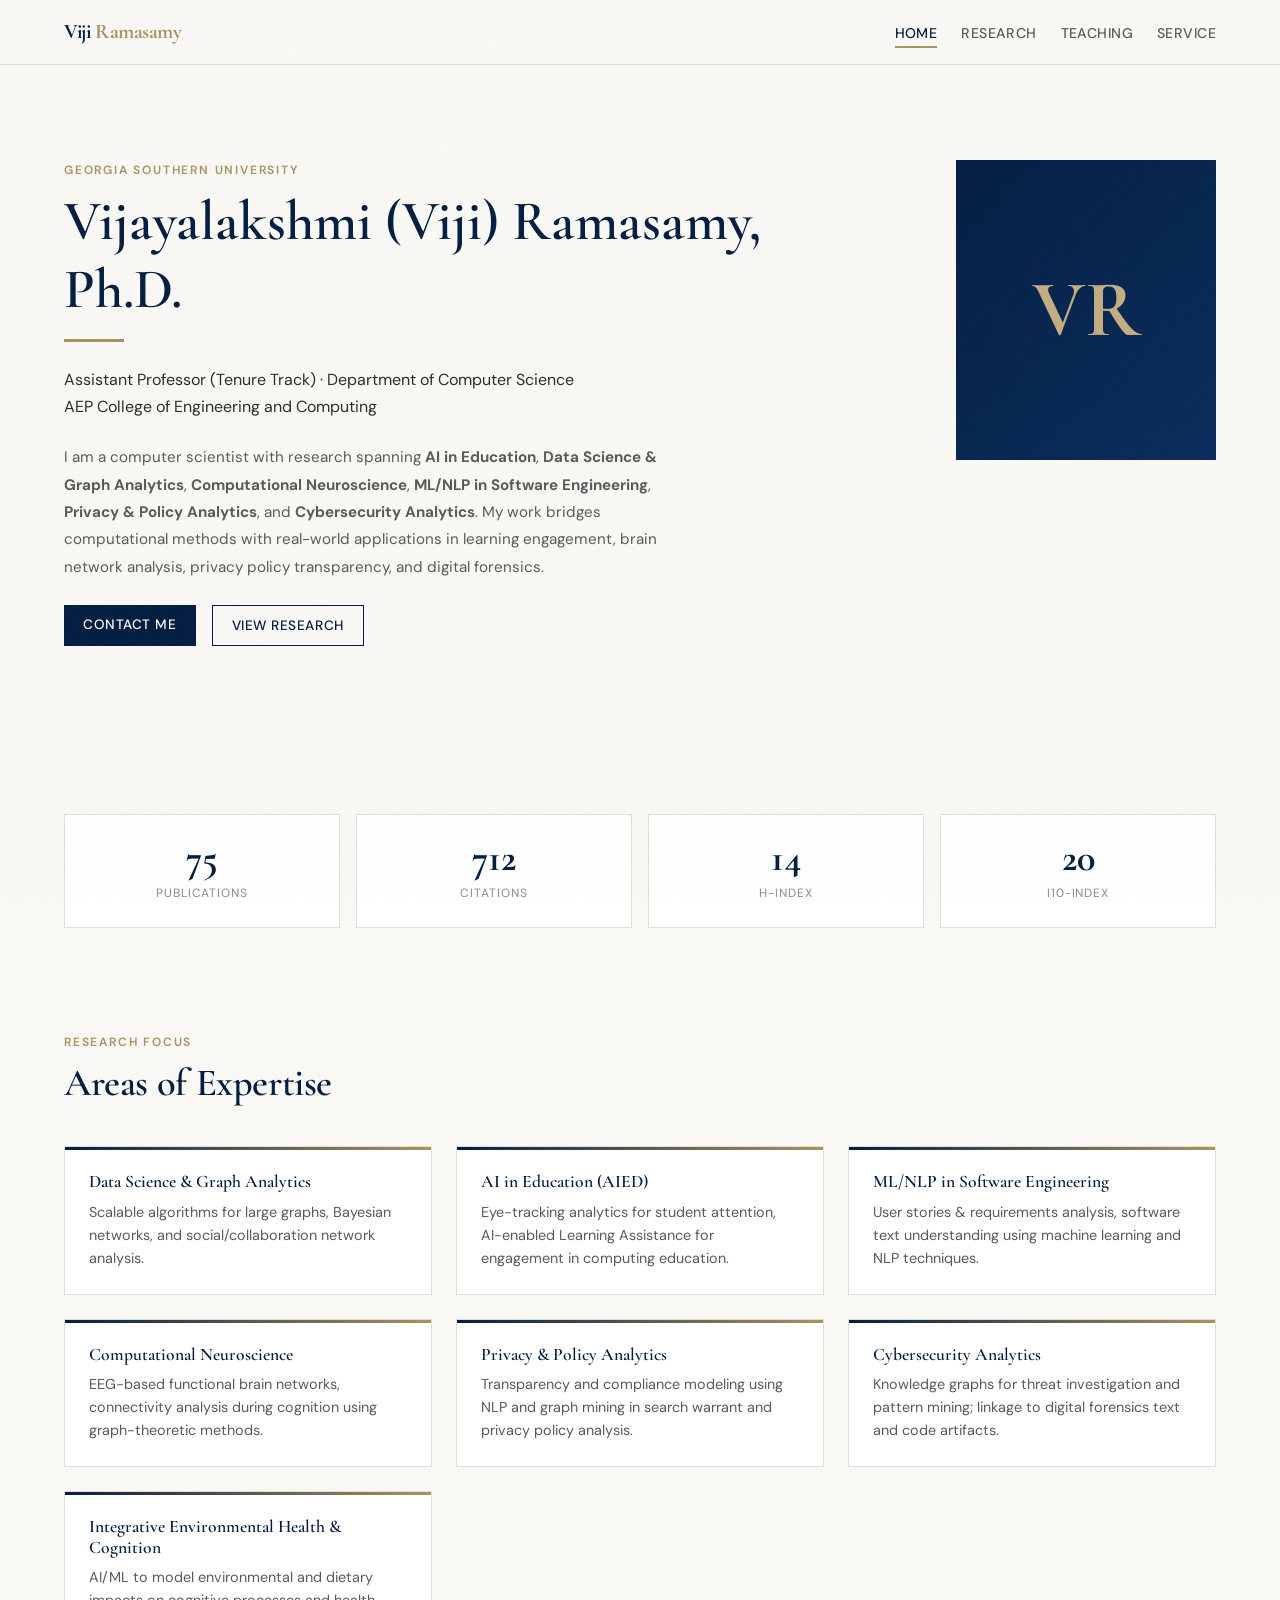
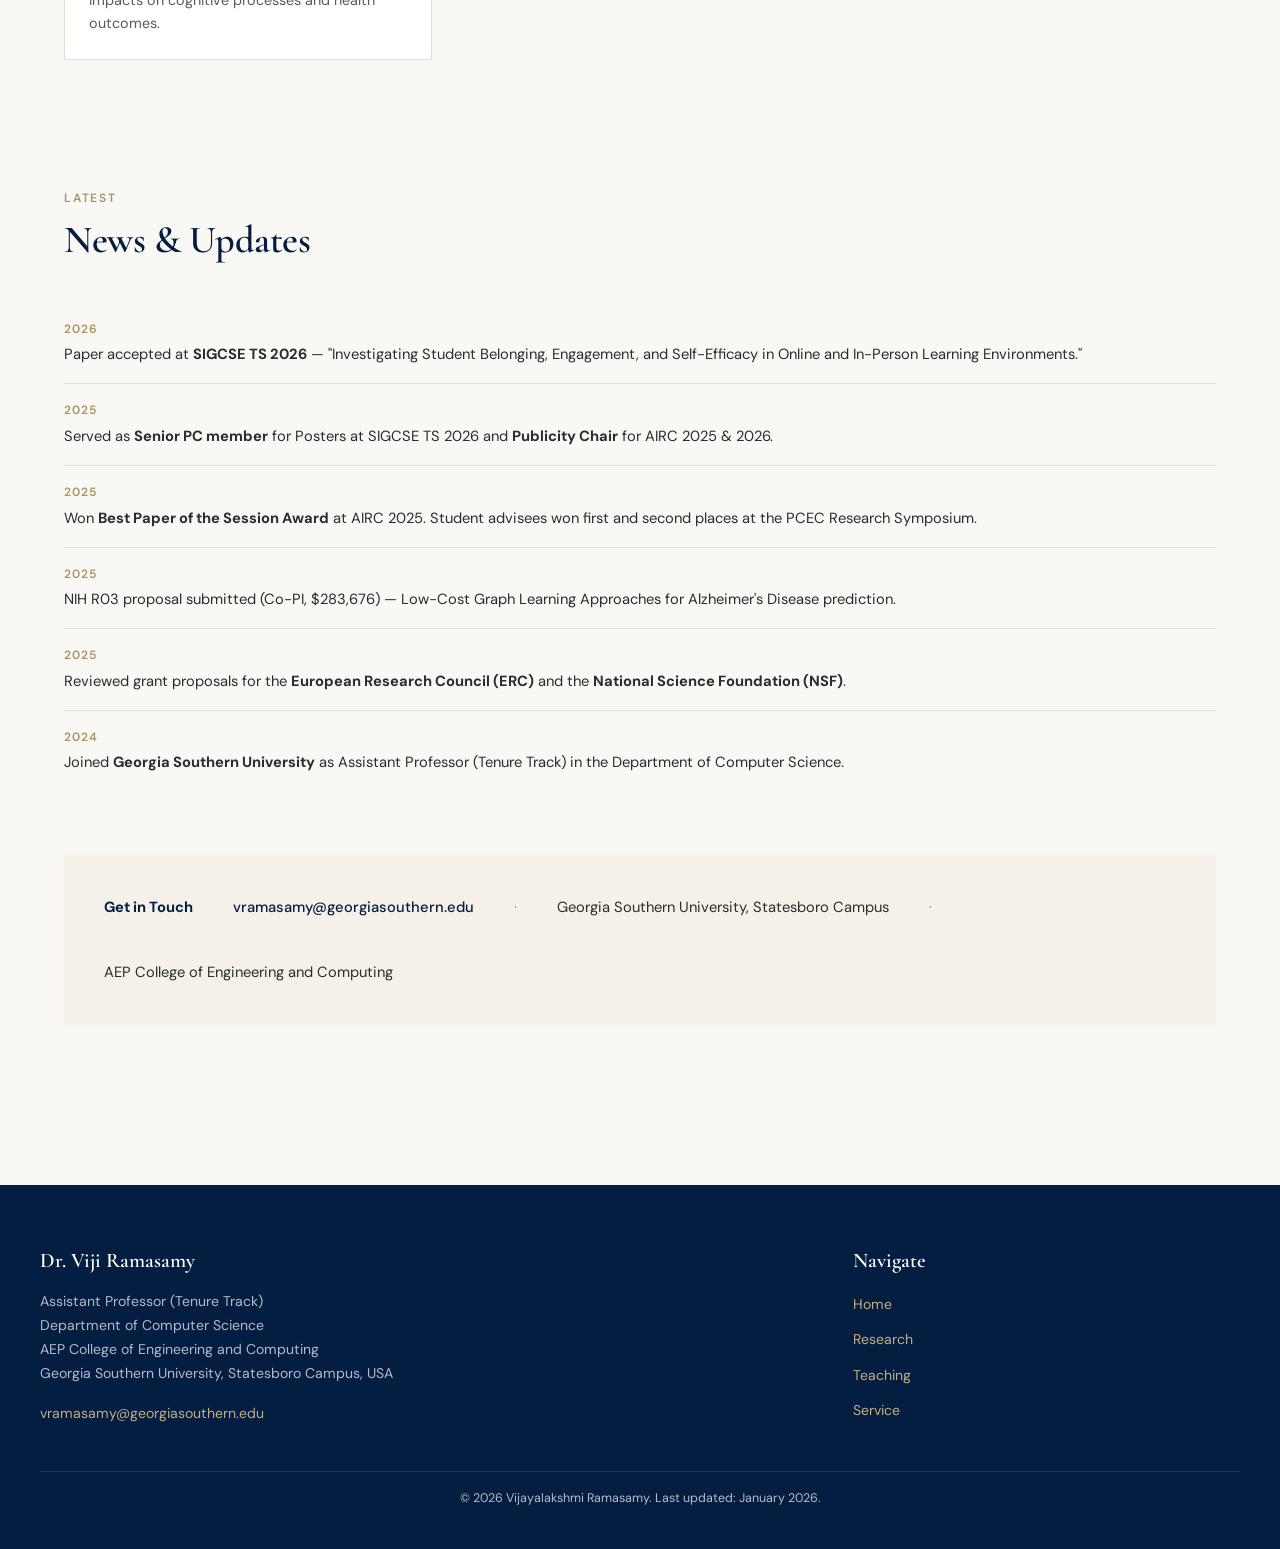
==== index.html @ c91d7aa8 "Rename index (9).html to index.html" ====
<!DOCTYPE html>
<html lang="en">
<head>
  <meta charset="UTF-8">
  <meta name="viewport" content="width=device-width, initial-scale=1.0">
  <title>Dr. Viji Ramasamy — Assistant Professor, Georgia Southern University</title>
  <meta name="description" content="Academic portfolio of Dr. Vijayalakshmi (Viji) Ramasamy, Assistant Professor of Computer Science at Georgia Southern University. Research in AI in Education, Graph Analytics, Computational Neuroscience, and NLP.">
  <meta property="og:title" content="Dr. Viji Ramasamy — Computer Science, Georgia Southern University">
  <meta property="og:description" content="Research in AI in Education, Data Science & Graph Analytics, Computational Neuroscience, ML/NLP in Software Engineering, and Cybersecurity Analytics.">
  <meta property="og:type" content="website">
  <link rel="preconnect" href="https://fonts.googleapis.com">
  <link rel="preconnect" href="https://fonts.gstatic.com" crossorigin>
  <link href="https://fonts.googleapis.com/css2?family=Cormorant+Garamond:ital,wght@0,400;0,600;0,700;1,400&family=DM+Sans:ital,wght@0,400;0,500;0,700;1,400&display=swap" rel="stylesheet">
  <link rel="stylesheet" href="style.css">
</head>
<body>
  <nav class="nav" id="nav">
    <div class="nav-inner">
      <a href="index.html" class="nav-brand">Viji <span>Ramasamy</span></a>
      <ul class="nav-links" id="navLinks">
        <li><a href="index.html" class="active">Home</a></li>
        <li><a href="research.html">Research</a></li>
        <li><a href="teaching.html">Teaching</a></li>
        <li><a href="service.html">Service</a></li>
      </ul>
      <button class="hamburger" id="hamburger" aria-label="Toggle navigation">
        <span></span><span></span><span></span>
      </button>
    </div>
  </nav>

  <header class="home-hero">
    <div>
      <p class="section-label">Georgia Southern University</p>
      <h1>Vijayalakshmi (Viji) Ramasamy, Ph.D.</h1>
      <hr class="page-divider">
      <p class="subtitle" style="margin-bottom:1.5rem;">
        Assistant Professor (Tenure Track) &middot; Department of Computer Science<br>
        AEP College of Engineering and Computing
      </p>
      <p style="max-width:640px;font-size:0.95rem;color:var(--text-light);line-height:1.8;">
        I am a computer scientist with research spanning <strong>AI in Education</strong>, <strong>Data Science &amp; Graph Analytics</strong>, <strong>Computational Neuroscience</strong>, <strong>ML/NLP in Software Engineering</strong>, <strong>Privacy &amp; Policy Analytics</strong>, and <strong>Cybersecurity Analytics</strong>. My work bridges computational methods with real-world applications in learning engagement, brain network analysis, privacy policy transparency, and digital forensics.
      </p>
      <div style="margin-top:1.5rem;display:flex;gap:1rem;flex-wrap:wrap;">
        <a href="mailto:vramasamy@georgiasouthern.edu" style="display:inline-block;background:var(--navy);color:#fff;padding:0.6em 1.4em;font-size:0.85rem;font-weight:500;letter-spacing:0.04em;text-transform:uppercase;">Contact Me</a>
        <a href="research.html" style="display:inline-block;background:transparent;color:var(--navy);padding:0.6em 1.4em;font-size:0.85rem;font-weight:500;letter-spacing:0.04em;text-transform:uppercase;border:1px solid var(--navy);">View Research</a>
      </div>
    </div>
    <div>
      <!-- TO ADD HEADSHOT: Replace this div with <img src="assets/headshot.jpg" alt="Dr. Viji Ramasamy" style="width:260px;height:300px;object-fit:cover;"> -->
      <div class="avatar-placeholder" aria-label="Photo placeholder">VR</div>
    </div>
  </header>

  <div class="section reveal">
    <div class="quick-stats">
      <div class="stat-card"><div class="stat-number">75</div><div class="stat-label">Publications</div></div>
      <div class="stat-card"><div class="stat-number">712</div><div class="stat-label">Citations</div></div>
      <div class="stat-card"><div class="stat-number">14</div><div class="stat-label">h-index</div></div>
      <div class="stat-card"><div class="stat-number">20</div><div class="stat-label">i10-index</div></div>
    </div>
  </div>

  <div class="section reveal">
    <p class="section-label">Research Focus</p>
    <h2 class="section-title">Areas of Expertise</h2>
    <div class="research-areas">
      <div class="research-area-card reveal reveal-delay-1">
        <h3>Data Science &amp; Graph Analytics</h3>
        <p>Scalable algorithms for large graphs, Bayesian networks, and social/collaboration network analysis.</p>
      </div>
      <div class="research-area-card reveal reveal-delay-2">
        <h3>AI in Education (AIED)</h3>
        <p>Eye-tracking analytics for student attention, AI-enabled Learning Assistance for engagement in computing education.</p>
      </div>
      <div class="research-area-card reveal reveal-delay-3">
        <h3>ML/NLP in Software Engineering</h3>
        <p>User stories &amp; requirements analysis, software text understanding using machine learning and NLP techniques.</p>
      </div>
      <div class="research-area-card reveal reveal-delay-1">
        <h3>Computational Neuroscience</h3>
        <p>EEG-based functional brain networks, connectivity analysis during cognition using graph-theoretic methods.</p>
      </div>
      <div class="research-area-card reveal reveal-delay-2">
        <h3>Privacy &amp; Policy Analytics</h3>
        <p>Transparency and compliance modeling using NLP and graph mining in search warrant and privacy policy analysis.</p>
      </div>
      <div class="research-area-card reveal reveal-delay-3">
        <h3>Cybersecurity Analytics</h3>
        <p>Knowledge graphs for threat investigation and pattern mining; linkage to digital forensics text and code artifacts.</p>
      </div>
      <div class="research-area-card reveal reveal-delay-1">
        <h3>Integrative Environmental Health &amp; Cognition</h3>
        <p>AI/ML to model environmental and dietary impacts on cognitive processes and health outcomes.</p>
      </div>
    </div>
  </div>

  <div class="section reveal">
    <p class="section-label">Latest</p>
    <h2 class="section-title">News &amp; Updates</h2>
    <div class="news-items">
      <div class="news-item">
        <div class="news-date">2026</div>
        <div class="news-text">Paper accepted at <strong>SIGCSE TS 2026</strong> — "Investigating Student Belonging, Engagement, and Self-Efficacy in Online and In-Person Learning Environments."</div>
      </div>
      <div class="news-item">
        <div class="news-date">2025</div>
        <div class="news-text">Served as <strong>Senior PC member</strong> for Posters at SIGCSE TS 2026 and <strong>Publicity Chair</strong> for AIRC 2025 &amp; 2026.</div>
      </div>
      <div class="news-item">
        <div class="news-date">2025</div>
        <div class="news-text">Won <strong>Best Paper of the Session Award</strong> at AIRC 2025. Student advisees won first and second places at the PCEC Research Symposium.</div>
      </div>
      <div class="news-item">
        <div class="news-date">2025</div>
        <div class="news-text">NIH R03 proposal submitted (Co-PI, $283,676) — Low-Cost Graph Learning Approaches for Alzheimer's Disease prediction.</div>
      </div>
      <div class="news-item">
        <div class="news-date">2025</div>
        <div class="news-text">Reviewed grant proposals for the <strong>European Research Council (ERC)</strong> and the <strong>National Science Foundation (NSF)</strong>.</div>
      </div>
      <div class="news-item">
        <div class="news-date">2024</div>
        <div class="news-text">Joined <strong>Georgia Southern University</strong> as Assistant Professor (Tenure Track) in the Department of Computer Science.</div>
      </div>
    </div>
  </div>

  <div class="section reveal">
    <div class="contact-bar">
      <div><strong style="color:var(--navy);">Get in Touch</strong></div>
      <a href="mailto:vramasamy@georgiasouthern.edu">vramasamy@georgiasouthern.edu</a>
      <span style="color:var(--text-muted);">&middot;</span>
      <span>Georgia Southern University, Statesboro Campus</span>
      <span style="color:var(--text-muted);">&middot;</span>
      <span>AEP College of Engineering and Computing</span>
    </div>
  </div>

  <footer class="footer">
    <div class="footer-inner">
      <div>
        <h3>Dr. Viji Ramasamy</h3>
        <p>Assistant Professor (Tenure Track)<br>Department of Computer Science<br>AEP College of Engineering and Computing<br>Georgia Southern University, Statesboro Campus, USA</p>
        <p style="margin-top:1rem;"><a href="mailto:vramasamy@georgiasouthern.edu">vramasamy@georgiasouthern.edu</a></p>
      </div>
      <div>
        <h3>Navigate</h3>
        <ul class="footer-links">
          <li><a href="index.html">Home</a></li>
          <li><a href="research.html">Research</a></li>
          <li><a href="teaching.html">Teaching</a></li>
          <li><a href="service.html">Service</a></li>
        </ul>
      </div>
    </div>
    <div class="footer-bottom">&copy; 2026 Vijayalakshmi Ramasamy. Last updated: January 2026.</div>
  </footer>

  <script>
    document.getElementById('hamburger').addEventListener('click',()=>{document.getElementById('navLinks').classList.toggle('open');});
    window.addEventListener('scroll',()=>{document.getElementById('nav').classList.toggle('scrolled',window.scrollY>10);});
    const observer=new IntersectionObserver((entries)=>{entries.forEach(e=>{if(e.isIntersecting)e.target.classList.add('visible');});},{threshold:0.1});
    document.querySelectorAll('.reveal').forEach(el=>observer.observe(el));
  </script>
</body>
</html>
---- style.css ----
/* ============================================================
   Dr. Viji Ramasamy — Academic Portfolio
   Georgia Southern University
   Color Palette: GSU Navy #041E42, Gold #A99260, Warm White #FAF8F5
   Typography: Cormorant Garamond (display) + DM Sans (body)
   ============================================================ */

:root {
  --navy: #041E42;
  --navy-light: #0a2d5c;
  --gold: #A99260;
  --gold-light: #c4ad82;
  --gold-pale: #f0e8d8;
  --warm-white: #FAF8F5;
  --cream: #f5f0e8;
  --text: #2c2c2c;
  --text-light: #5a5a5a;
  --text-muted: #8a8a8a;
  --border: #e2ddd5;
  --shadow: rgba(4, 30, 66, 0.08);
  --shadow-md: rgba(4, 30, 66, 0.12);
  --font-display: 'Cormorant Garamond', 'Georgia', serif;
  --font-body: 'DM Sans', 'Helvetica Neue', sans-serif;
  --space-xs: 0.5rem;
  --space-sm: 1rem;
  --space-md: 1.5rem;
  --space-lg: 2.5rem;
  --space-xl: 4rem;
  --space-2xl: 6rem;
  --max-width: 1200px;
  --transition: 0.3s cubic-bezier(0.4, 0, 0.2, 1);
}

*, *::before, *::after { box-sizing: border-box; margin: 0; padding: 0; }
html { scroll-behavior: smooth; font-size: 16px; }
body {
  font-family: var(--font-body);
  color: var(--text);
  background: var(--warm-white);
  line-height: 1.7;
  -webkit-font-smoothing: antialiased;
}
body::before {
  content: '';
  position: fixed;
  inset: 0;
  background-image: url("data:image/svg+xml,%3Csvg viewBox='0 0 256 256' xmlns='http://www.w3.org/2000/svg'%3E%3Cfilter id='n'%3E%3CfeTurbulence type='fractalNoise' baseFrequency='0.9' numOctaves='4' stitchTiles='stitch'/%3E%3C/filter%3E%3Crect width='100%25' height='100%25' filter='url(%23n)' opacity='0.02'/%3E%3C/svg%3E");
  pointer-events: none;
  z-index: 9999;
}
img { max-width: 100%; display: block; }
a { color: var(--navy); text-decoration: none; transition: color var(--transition); }
a:hover { color: var(--gold); }
h1, h2, h3, h4, h5 {
  font-family: var(--font-display);
  font-weight: 600;
  line-height: 1.2;
  color: var(--navy);
}
h1 { font-size: clamp(2.2rem, 5vw, 3.5rem); }
h2 { font-size: clamp(1.6rem, 3.5vw, 2.4rem); letter-spacing: -0.01em; }
h3 { font-size: clamp(1.2rem, 2.5vw, 1.6rem); }

/* Navigation */
.nav {
  position: fixed; top: 0; left: 0; right: 0; z-index: 1000;
  background: rgba(250, 248, 245, 0.92);
  backdrop-filter: blur(12px);
  -webkit-backdrop-filter: blur(12px);
  border-bottom: 1px solid var(--border);
  transition: box-shadow var(--transition);
}
.nav.scrolled { box-shadow: 0 2px 20px var(--shadow); }
.nav-inner {
  max-width: var(--max-width); margin: 0 auto; padding: 0 var(--space-md);
  display: flex; align-items: center; justify-content: space-between; height: 64px;
}
.nav-brand {
  font-family: var(--font-display); font-size: 1.3rem; font-weight: 700;
  color: var(--navy); letter-spacing: -0.02em;
}
.nav-brand span { color: var(--gold); }
.nav-links { display: flex; gap: var(--space-md); list-style: none; }
.nav-links a {
  font-size: 0.88rem; font-weight: 500; color: var(--text-light);
  padding: 0.3rem 0; position: relative;
  letter-spacing: 0.03em; text-transform: uppercase;
}
.nav-links a::after {
  content: ''; position: absolute; bottom: -2px; left: 0;
  width: 0; height: 2px; background: var(--gold);
  transition: width var(--transition);
}
.nav-links a:hover, .nav-links a.active { color: var(--navy); }
.nav-links a:hover::after, .nav-links a.active::after { width: 100%; }
.hamburger {
  display: none; flex-direction: column; gap: 5px;
  cursor: pointer; background: none; border: none; padding: 4px;
}
.hamburger span {
  display: block; width: 24px; height: 2px;
  background: var(--navy); transition: var(--transition);
}

/* Page Hero */
.page-hero {
  padding: calc(64px + var(--space-2xl)) var(--space-md) var(--space-xl);
  max-width: var(--max-width); margin: 0 auto;
}
.page-hero h1 { margin-bottom: var(--space-xs); }
.page-hero .subtitle, .page-hero-compact .subtitle {
  font-size: 1.1rem; color: var(--text-light); max-width: 600px;
}
.page-divider {
  width: 60px; height: 3px; background: var(--gold);
  margin: var(--space-sm) 0 var(--space-md); border: none;
}

/* Sections */
.section {
  max-width: var(--max-width); margin: 0 auto; padding: var(--space-xl) var(--space-md);
}
.section + .section { padding-top: 0; }
.section-label {
  font-family: var(--font-body); font-size: 0.75rem; font-weight: 600;
  letter-spacing: 0.15em; text-transform: uppercase; color: var(--gold);
  margin-bottom: var(--space-xs);
}
.section-title { margin-bottom: var(--space-lg); }

/* Badges */
.badge {
  display: inline-block; font-size: 0.7rem; font-weight: 600;
  letter-spacing: 0.06em; text-transform: uppercase;
  padding: 0.2em 0.6em; border-radius: 2px;
}
.badge-pi { background: var(--navy); color: #fff; }
.badge-copi { background: var(--gold); color: #fff; }
.badge-investigator { background: var(--cream); color: var(--navy); }
.badge-active { background: #e8f5e9; color: #2e7d32; }
.badge-submitted { background: #fff3e0; color: #e65100; }
.badge-completed { background: #e3f2fd; color: #1565c0; }
.badge-prep { background: #f3e5f5; color: #7b1fa2; }
.badge-resub { background: #fce4ec; color: #c62828; }
.badge-journal { background: var(--navy); color: #fff; }
.badge-conference { background: var(--gold); color: #fff; }
.badge-book { background: #5d4037; color: #fff; }
.badge-poster { background: var(--cream); color: var(--text); }
.badge-inprogress { background: #e8eaf6; color: #283593; }

/* Metrics */
.metrics-row {
  display: flex; gap: var(--space-md); flex-wrap: wrap; margin-bottom: var(--space-lg);
}
.metric-card {
  background: #fff; border: 1px solid var(--border);
  padding: var(--space-md) var(--space-lg); text-align: center;
  min-width: 140px; flex: 1;
}
.metric-value {
  font-family: var(--font-display); font-size: 2.5rem; font-weight: 700;
  color: var(--navy); line-height: 1;
}
.metric-label {
  font-size: 0.78rem; color: var(--text-muted);
  text-transform: uppercase; letter-spacing: 0.1em; margin-top: 0.3rem;
}

/* Funding Summary */
.funding-summary {
  background: var(--navy); color: #fff; padding: var(--space-lg);
  display: grid; grid-template-columns: repeat(auto-fit, minmax(200px, 1fr));
  gap: var(--space-md); margin-bottom: var(--space-lg);
}
.funding-item .funding-amount {
  font-family: var(--font-display); font-size: 1.8rem; font-weight: 700;
  color: var(--gold-light);
}
.funding-item .funding-label {
  font-size: 0.8rem; opacity: 0.8;
  text-transform: uppercase; letter-spacing: 0.08em;
}

/* Grant Cards */
.grant-card {
  background: #fff; border: 1px solid var(--border); padding: var(--space-md);
  margin-bottom: var(--space-sm); border-left: 3px solid var(--gold);
  transition: box-shadow var(--transition);
}
.grant-card:hover { box-shadow: 0 4px 20px var(--shadow); }
.grant-header {
  display: flex; justify-content: space-between; align-items: flex-start;
  gap: var(--space-sm); flex-wrap: wrap; margin-bottom: 0.5rem;
}
.grant-title {
  font-family: var(--font-display); font-size: 1.1rem; font-weight: 600;
  color: var(--navy); flex: 1;
}
.grant-meta { font-size: 0.85rem; color: var(--text-light); }
.grant-amount { font-weight: 700; color: var(--navy); }

/* Publication Filters */
.pub-filters {
  display: flex; gap: var(--space-xs); flex-wrap: wrap;
  margin-bottom: var(--space-md); align-items: center;
}
.pub-filter-btn {
  font-family: var(--font-body); font-size: 0.8rem; font-weight: 500;
  padding: 0.4em 1em; border: 1px solid var(--border); background: #fff;
  color: var(--text-light); cursor: pointer; transition: var(--transition);
  text-transform: uppercase; letter-spacing: 0.04em;
}
.pub-filter-btn:hover, .pub-filter-btn.active {
  background: var(--navy); color: #fff; border-color: var(--navy);
}
.pub-search {
  font-family: var(--font-body); font-size: 0.88rem; padding: 0.5em 1em;
  border: 1px solid var(--border); background: #fff; width: 240px;
  outline: none; transition: border-color var(--transition);
}
.pub-search:focus { border-color: var(--gold); }

.pub-year-group { margin-bottom: var(--space-lg); }
.pub-year {
  font-family: var(--font-display); font-size: 1.6rem; font-weight: 700;
  color: var(--navy); margin-bottom: var(--space-sm);
  padding-bottom: 0.3rem; border-bottom: 2px solid var(--gold-pale);
}
.pub-item {
  padding: var(--space-sm) 0; border-bottom: 1px solid var(--border);
  transition: background var(--transition), padding var(--transition);
}
.pub-item:last-child { border-bottom: none; }
.pub-item:hover { background: var(--cream); padding-left: var(--space-xs); }
.pub-number { font-family: var(--font-display); font-weight: 700; color: var(--gold); font-size: 0.9rem; }
.pub-title-text { font-weight: 600; color: var(--navy); }
.pub-venue { font-style: italic; color: var(--text-light); font-size: 0.92rem; }
.pub-meta-badges { display: inline-flex; gap: 0.4rem; margin-left: 0.5rem; vertical-align: middle; }

/* Research Areas */
.research-areas {
  display: grid; grid-template-columns: repeat(auto-fill, minmax(320px, 1fr));
  gap: var(--space-md); margin-bottom: var(--space-xl);
}
.research-area-card {
  background: #fff; border: 1px solid var(--border);
  padding: var(--space-md); position: relative; overflow: hidden;
}
.research-area-card::before {
  content: ''; position: absolute; top: 0; left: 0; right: 0;
  height: 3px; background: linear-gradient(90deg, var(--navy), var(--gold));
}
.research-area-card h3 { font-size: 1.1rem; margin-bottom: 0.5rem; }
.research-area-card p { font-size: 0.9rem; color: var(--text-light); line-height: 1.6; }

/* Timeline */
.timeline { position: relative; padding-left: 30px; }
.timeline::before {
  content: ''; position: absolute; left: 0; top: 0; bottom: 0;
  width: 2px; background: var(--border);
}
.timeline-item { position: relative; padding-bottom: var(--space-md); }
.timeline-item::before {
  content: ''; position: absolute; left: -34px; top: 6px;
  width: 10px; height: 10px; border-radius: 50%;
  background: var(--gold); border: 2px solid var(--warm-white);
}
.timeline-year {
  font-family: var(--font-display); font-size: 0.9rem;
  font-weight: 700; color: var(--gold); letter-spacing: 0.05em;
}
.timeline-content h3 { font-size: 1.05rem; margin: 0.2rem 0 0.3rem; }
.timeline-content p { font-size: 0.9rem; color: var(--text-light); }

/* Advisee Grid */
.advisee-grid {
  display: grid; grid-template-columns: repeat(auto-fill, minmax(300px, 1fr));
  gap: var(--space-sm);
}
.advisee-card {
  background: #fff; border: 1px solid var(--border);
  padding: var(--space-sm) var(--space-md); border-left: 3px solid var(--gold);
}
.advisee-card .name { font-weight: 600; color: var(--navy); }
.advisee-card .role {
  font-size: 0.82rem; color: var(--text-muted);
  text-transform: uppercase; letter-spacing: 0.05em;
}
.advisee-card .thesis {
  font-size: 0.88rem; color: var(--text-light);
  font-style: italic; margin-top: 0.3rem;
}

/* Service */
.service-group { margin-bottom: var(--space-lg); }
.service-group-title {
  font-family: var(--font-display); font-size: 1.3rem; font-weight: 600;
  color: var(--navy); margin-bottom: var(--space-sm);
  padding-bottom: 0.3rem; border-bottom: 2px solid var(--gold-pale);
  cursor: pointer; display: flex; justify-content: space-between; align-items: center;
}
.service-group-title .toggle-icon {
  font-size: 1.2rem; transition: transform var(--transition);
}
.service-group-title.collapsed .toggle-icon { transform: rotate(-90deg); }
.service-list { list-style: none; }
.service-list li {
  padding: 0.6rem 0; border-bottom: 1px solid var(--border);
  font-size: 0.92rem; display: flex; gap: 0.8rem; align-items: flex-start;
}
.service-list li:last-child { border-bottom: none; }
.service-list .service-date {
  font-size: 0.78rem; color: var(--text-muted);
  white-space: nowrap; min-width: 90px;
}

/* Awards */
.award-item {
  padding: var(--space-sm) 0; border-bottom: 1px solid var(--border);
  display: flex; gap: var(--space-sm); align-items: flex-start;
}
.award-icon { color: var(--gold); font-size: 1.2rem; flex-shrink: 0; margin-top: 2px; }
.award-text { font-size: 0.92rem; }
.award-year { font-size: 0.78rem; color: var(--text-muted); }

/* Collab */
.collab-section { background: var(--cream); padding: var(--space-lg); margin-top: var(--space-lg); }
.collab-list { font-size: 0.9rem; color: var(--text-light); line-height: 1.8; }

/* Footer */
.footer {
  background: var(--navy); color: rgba(255,255,255,0.7);
  padding: var(--space-xl) var(--space-md) var(--space-lg);
  margin-top: var(--space-2xl);
}
.footer-inner {
  max-width: var(--max-width); margin: 0 auto;
  display: grid; grid-template-columns: 2fr 1fr; gap: var(--space-lg);
}
.footer h3 { color: #fff; font-size: 1.3rem; margin-bottom: var(--space-sm); }
.footer p { font-size: 0.88rem; line-height: 1.7; }
.footer a { color: var(--gold-light); }
.footer a:hover { color: #fff; }
.footer-links { list-style: none; }
.footer-links li { margin-bottom: 0.5rem; }
.footer-links a { font-size: 0.88rem; }
.footer-bottom {
  max-width: var(--max-width); margin: var(--space-lg) auto 0;
  padding-top: var(--space-sm); border-top: 1px solid rgba(255,255,255,0.1);
  font-size: 0.78rem; text-align: center;
}

/* Scroll Animations */
.reveal { opacity: 0; transform: translateY(20px); transition: opacity 0.6s ease, transform 0.6s ease; }
.reveal.visible { opacity: 1; transform: translateY(0); }
.reveal-delay-1 { transition-delay: 0.1s; }
.reveal-delay-2 { transition-delay: 0.2s; }
.reveal-delay-3 { transition-delay: 0.3s; }

/* Home Hero */
.home-hero {
  display: grid; grid-template-columns: 1fr 300px; gap: var(--space-xl);
  align-items: start;
  padding: calc(64px + var(--space-2xl)) var(--space-md) var(--space-xl);
  max-width: var(--max-width); margin: 0 auto;
}
.avatar-placeholder {
  width: 260px; height: 300px;
  background: linear-gradient(135deg, var(--navy) 0%, var(--navy-light) 100%);
  display: flex; align-items: center; justify-content: center;
  color: var(--gold-light); font-family: var(--font-display);
  font-size: 5rem; font-weight: 700; margin-left: auto;
}

/* Stats */
.quick-stats {
  display: grid; grid-template-columns: repeat(4, 1fr);
  gap: var(--space-sm); margin: var(--space-lg) 0;
}
.stat-card {
  background: #fff; border: 1px solid var(--border);
  padding: var(--space-md); text-align: center;
}
.stat-number {
  font-family: var(--font-display); font-size: 2.4rem; font-weight: 700;
  color: var(--navy); line-height: 1;
}
.stat-label {
  font-size: 0.75rem; color: var(--text-muted);
  text-transform: uppercase; letter-spacing: 0.08em; margin-top: 0.3rem;
}

/* Contact Bar */
.contact-bar {
  background: var(--cream); padding: var(--space-lg);
  display: flex; gap: var(--space-lg); flex-wrap: wrap;
  align-items: center; font-size: 0.92rem;
}
.contact-bar a { font-weight: 500; }

/* Tables */
.ranking-table {
  width: 100%; border-collapse: collapse; font-size: 0.85rem;
  margin: var(--space-sm) 0 var(--space-lg);
}
.ranking-table th {
  text-align: left; padding: 0.6rem 0.8rem;
  border-bottom: 2px solid var(--gold-pale); font-weight: 600;
  color: var(--navy); font-size: 0.78rem;
  text-transform: uppercase; letter-spacing: 0.05em;
}
.ranking-table td {
  padding: 0.5rem 0.8rem; border-bottom: 1px solid var(--border);
  color: var(--text-light);
}
.ranking-table tr:hover td { background: var(--cream); }

.capstone-table {
  width: 100%; border-collapse: collapse; font-size: 0.9rem;
  margin-top: var(--space-sm);
}
.capstone-table th {
  text-align: left; font-weight: 600; color: var(--navy);
  padding: 0.5rem 0.8rem; border-bottom: 2px solid var(--gold-pale);
  font-size: 0.82rem; text-transform: uppercase; letter-spacing: 0.05em;
}
.capstone-table td {
  padding: 0.5rem 0.8rem; border-bottom: 1px solid var(--border);
  color: var(--text-light);
}

/* News */
.news-items { margin-top: var(--space-md); }
.news-item { padding: var(--space-sm) 0; border-bottom: 1px solid var(--border); }
.news-item:last-child { border-bottom: none; }
.news-date {
  font-size: 0.75rem; color: var(--gold); font-weight: 600;
  letter-spacing: 0.08em; text-transform: uppercase;
}
.news-text { font-size: 0.92rem; margin-top: 0.2rem; }

/* Responsive */
@media (max-width: 768px) {
  .hamburger { display: flex; }
  .nav-links {
    display: none; position: absolute; top: 64px; left: 0; right: 0;
    background: var(--warm-white); flex-direction: column;
    padding: var(--space-sm) var(--space-md);
    border-bottom: 1px solid var(--border);
    box-shadow: 0 8px 24px var(--shadow);
  }
  .nav-links.open { display: flex; }
  .nav-links a { padding: 0.6rem 0; font-size: 0.95rem; }
  .footer-inner { grid-template-columns: 1fr; }
  .pub-search { width: 100%; }
  .metrics-row { gap: var(--space-xs); }
  .metric-card { padding: var(--space-sm); min-width: 100px; }
  .metric-value { font-size: 1.8rem; }
  .funding-summary { grid-template-columns: 1fr 1fr; }
  .research-areas { grid-template-columns: 1fr; }
  .advisee-grid { grid-template-columns: 1fr; }
  .home-hero { grid-template-columns: 1fr; gap: var(--space-md); }
  .quick-stats { grid-template-columns: repeat(2, 1fr); }
}
@media (max-width: 480px) {
  .funding-summary { grid-template-columns: 1fr; }
  .metrics-row { flex-direction: column; }
}
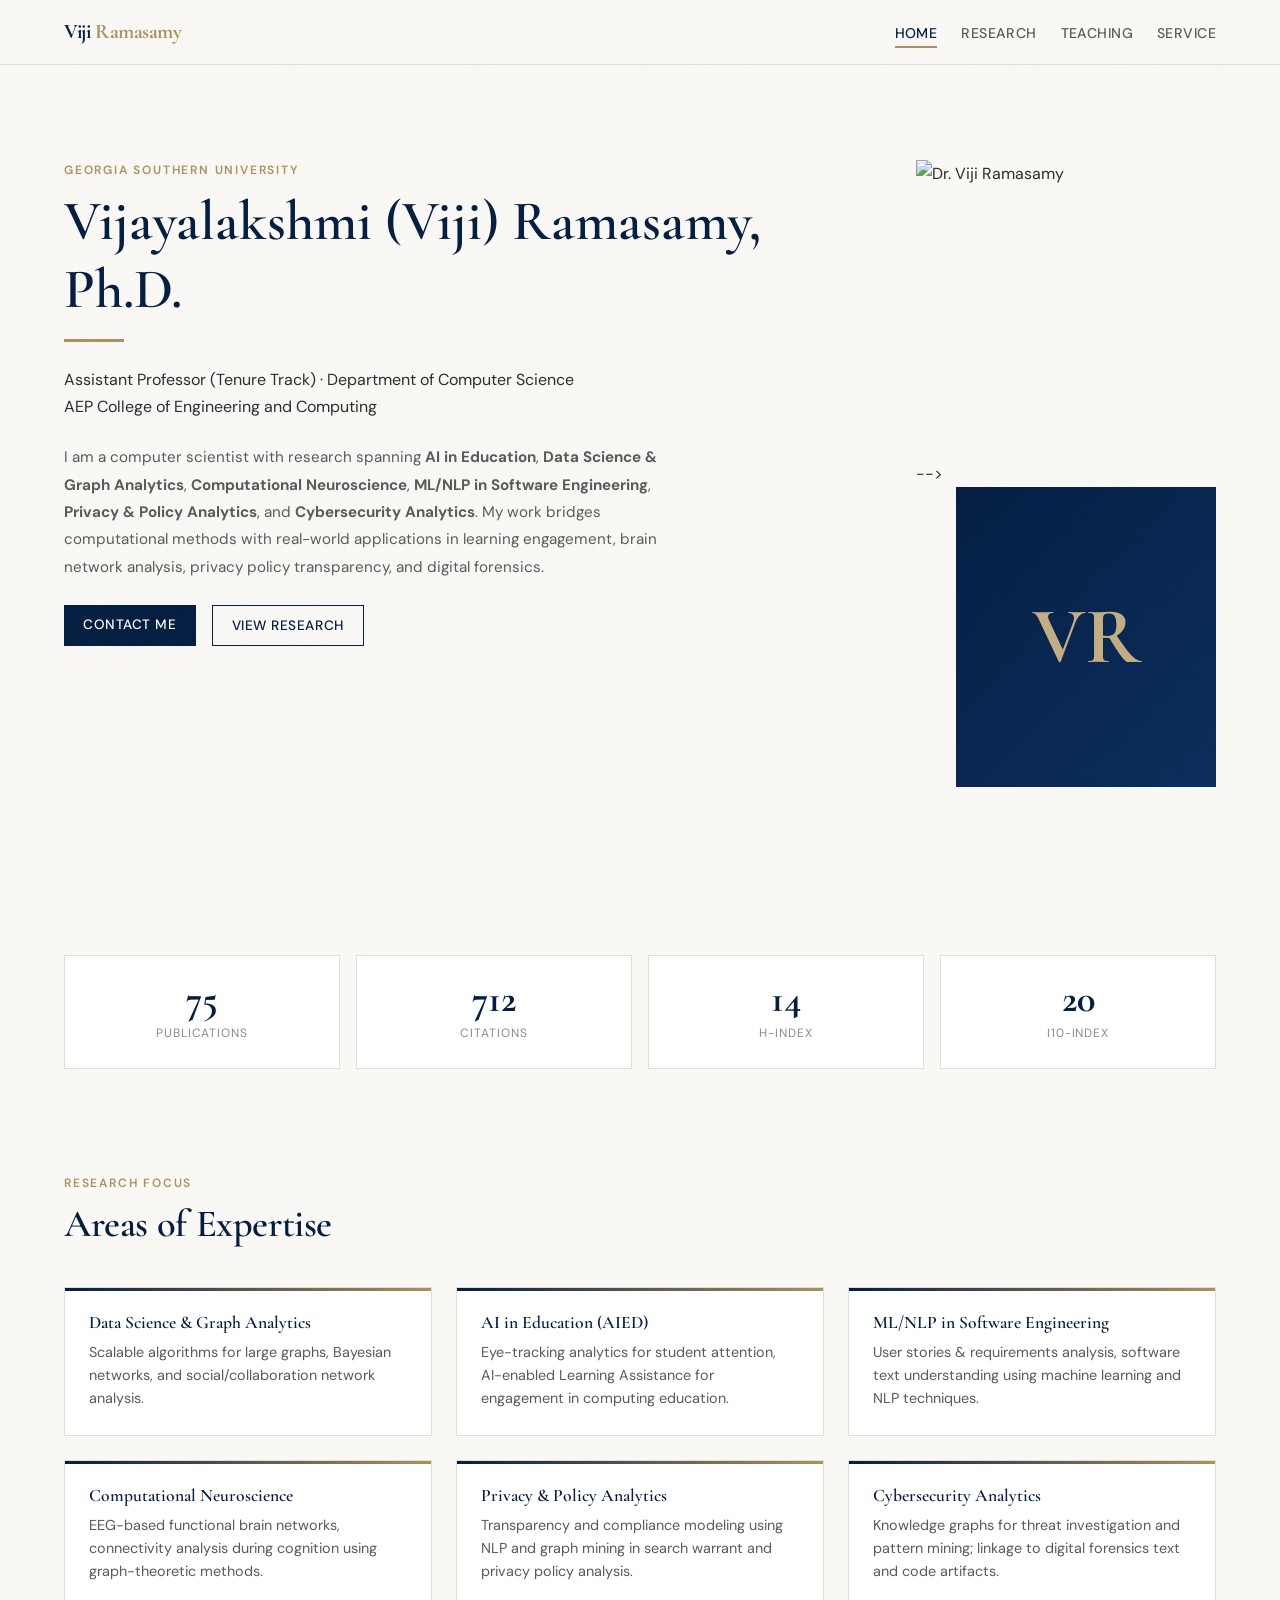
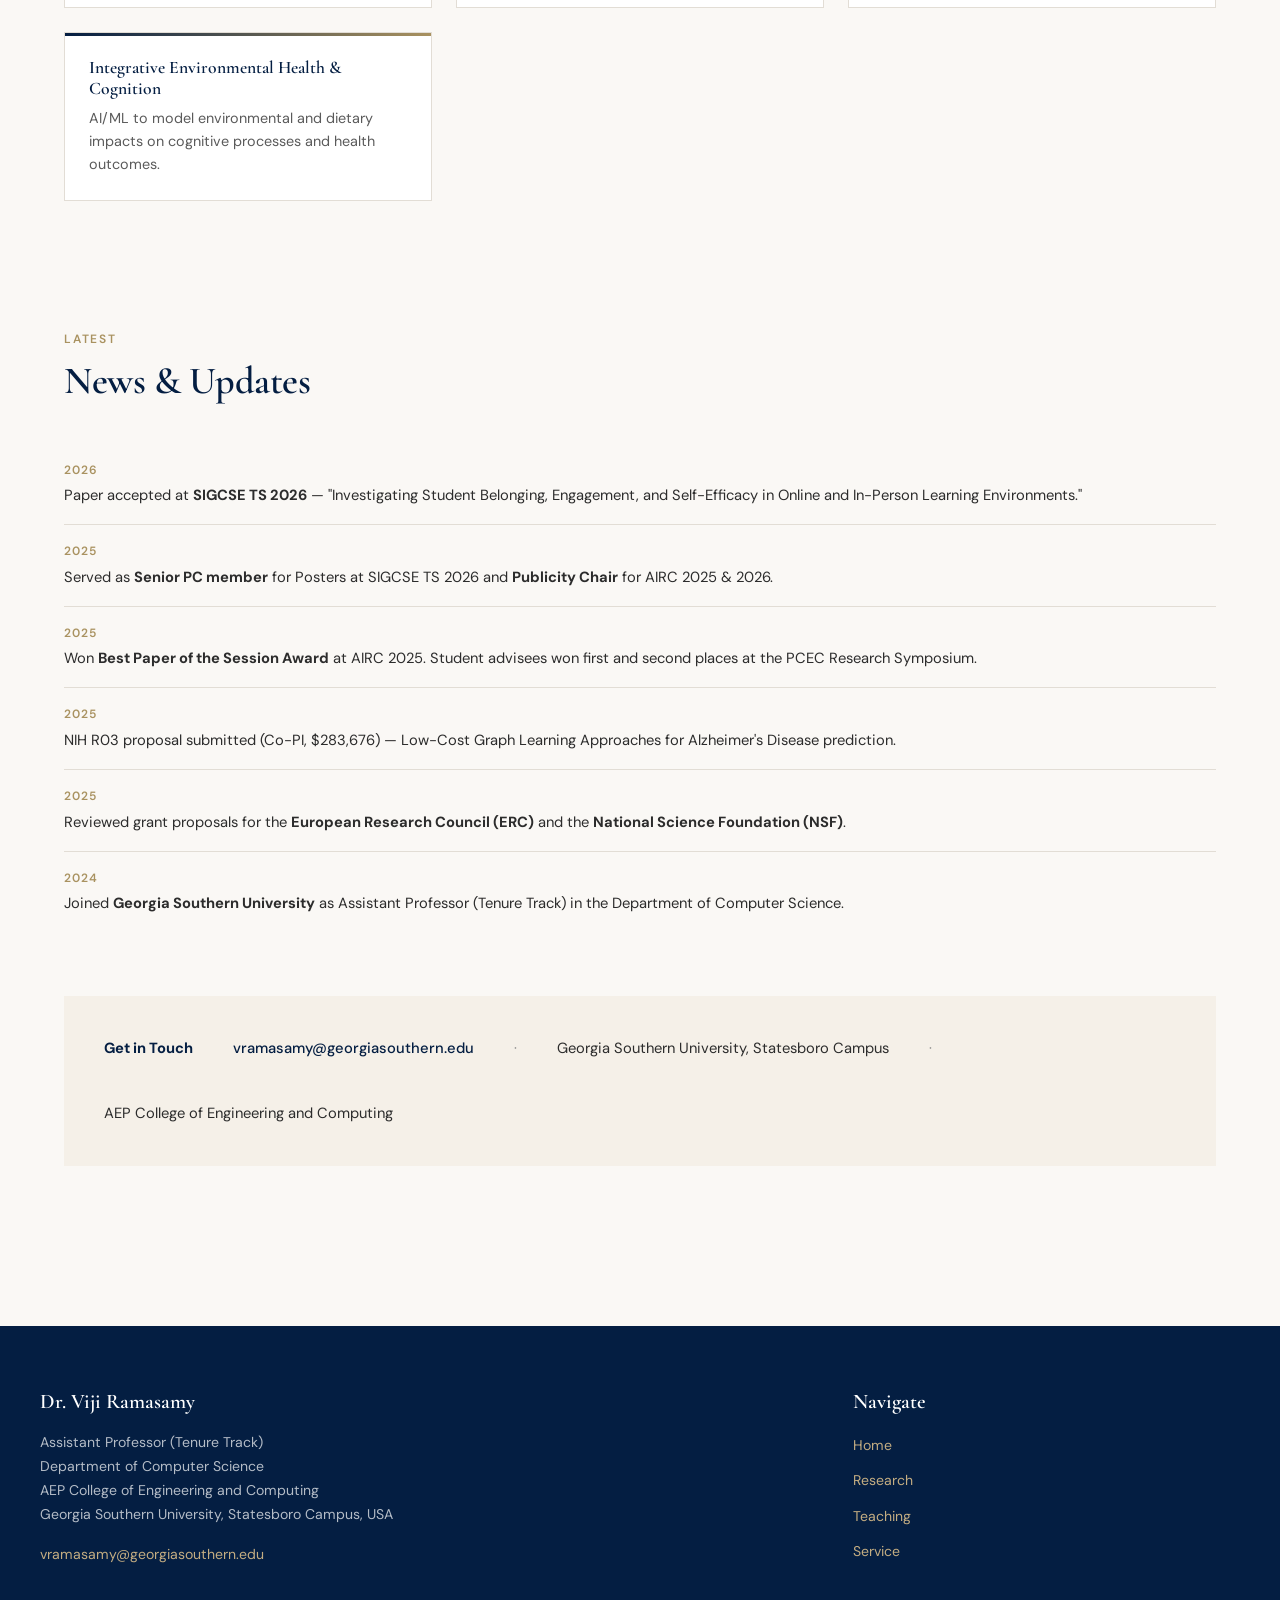
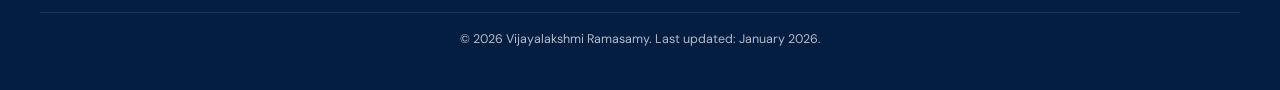
==== commit e4a51c28: "Add headshot image for Dr. Viji Ramasamy" ====
--- a/index.html
+++ b/index.html
@@ -47,7 +47,7 @@
       </div>
     </div>
     <div>
-      <!-- TO ADD HEADSHOT: Replace this div with <img src="assets/headshot.jpg" alt="Dr. Viji Ramasamy" style="width:260px;height:300px;object-fit:cover;"> -->
+      <img src="https://github.com/VijayalakshmiRamasamy/VijiRamasamy.github.io/blob/main/Ramasamy_Viji.jpg" alt="Dr. Viji Ramasamy" style="width:260px;height:300px;object-fit:cover;"> -->
       <div class="avatar-placeholder" aria-label="Photo placeholder">VR</div>
     </div>
   </header>
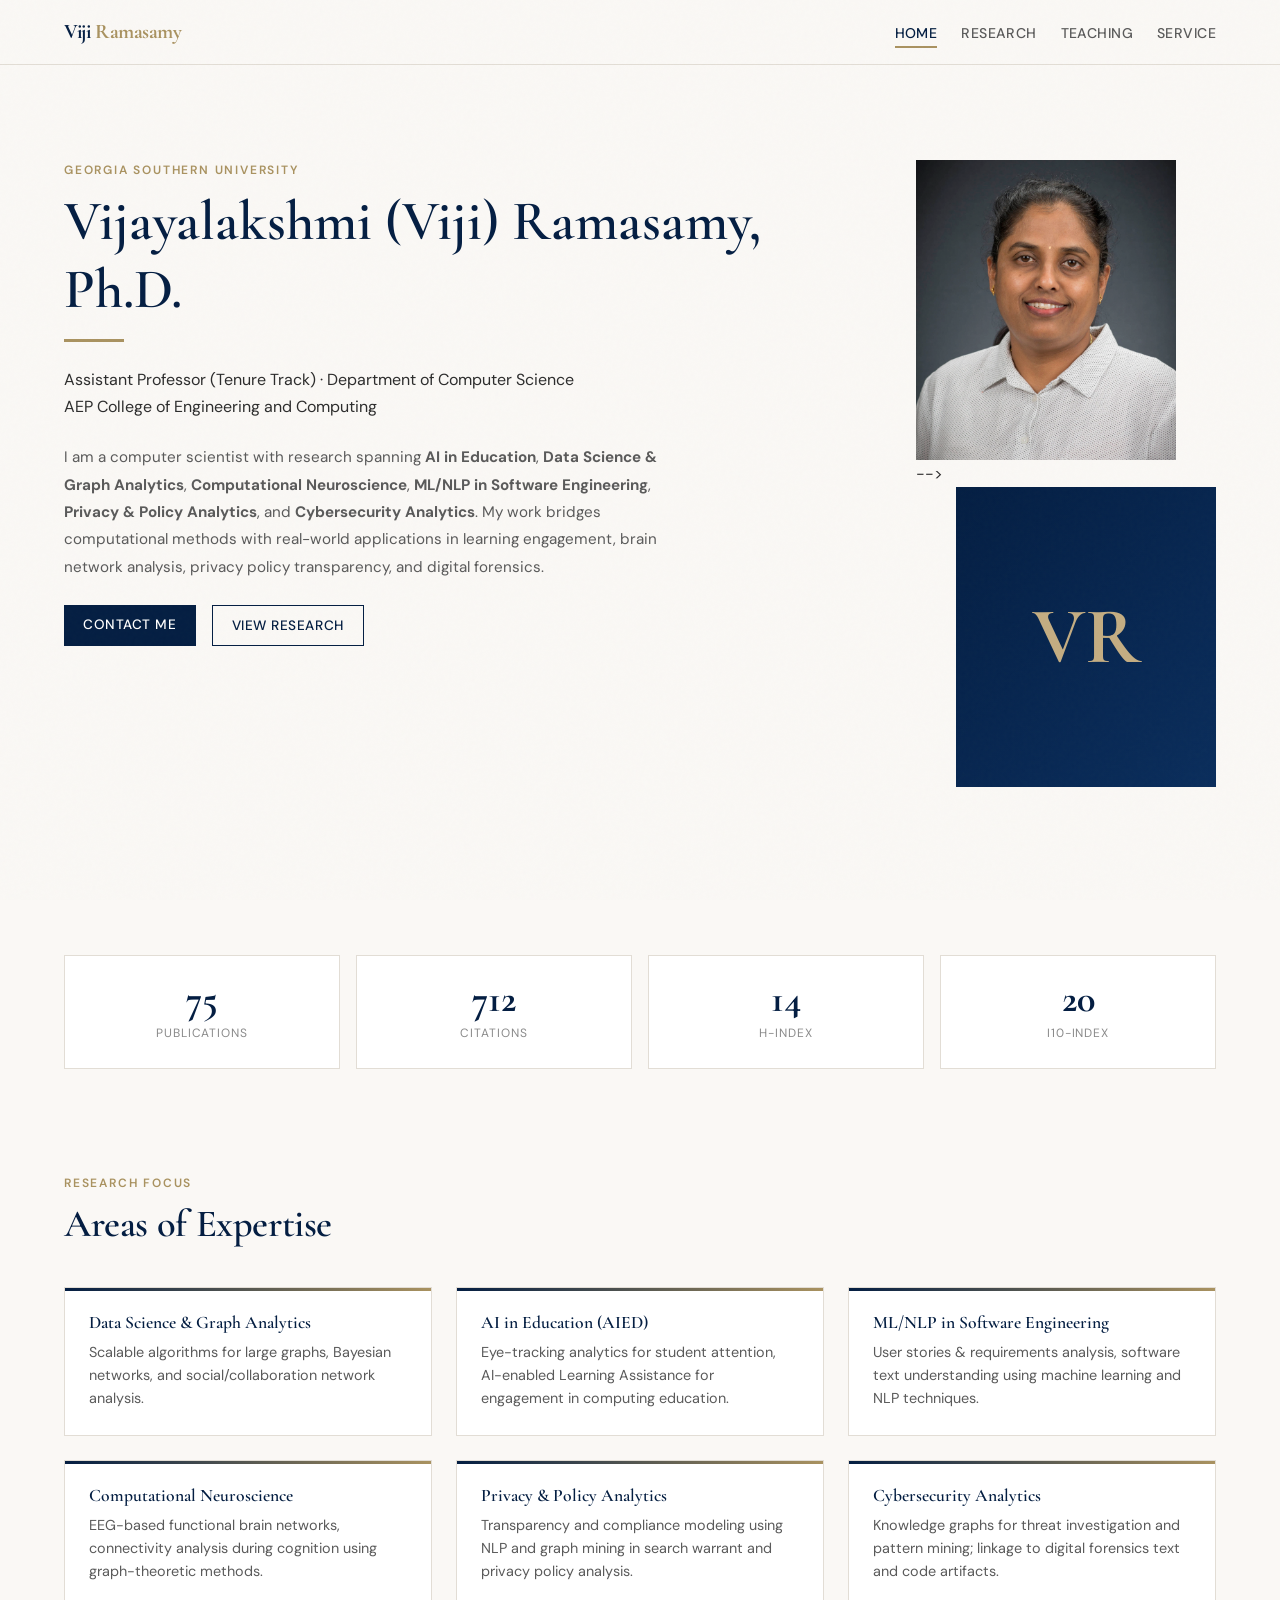
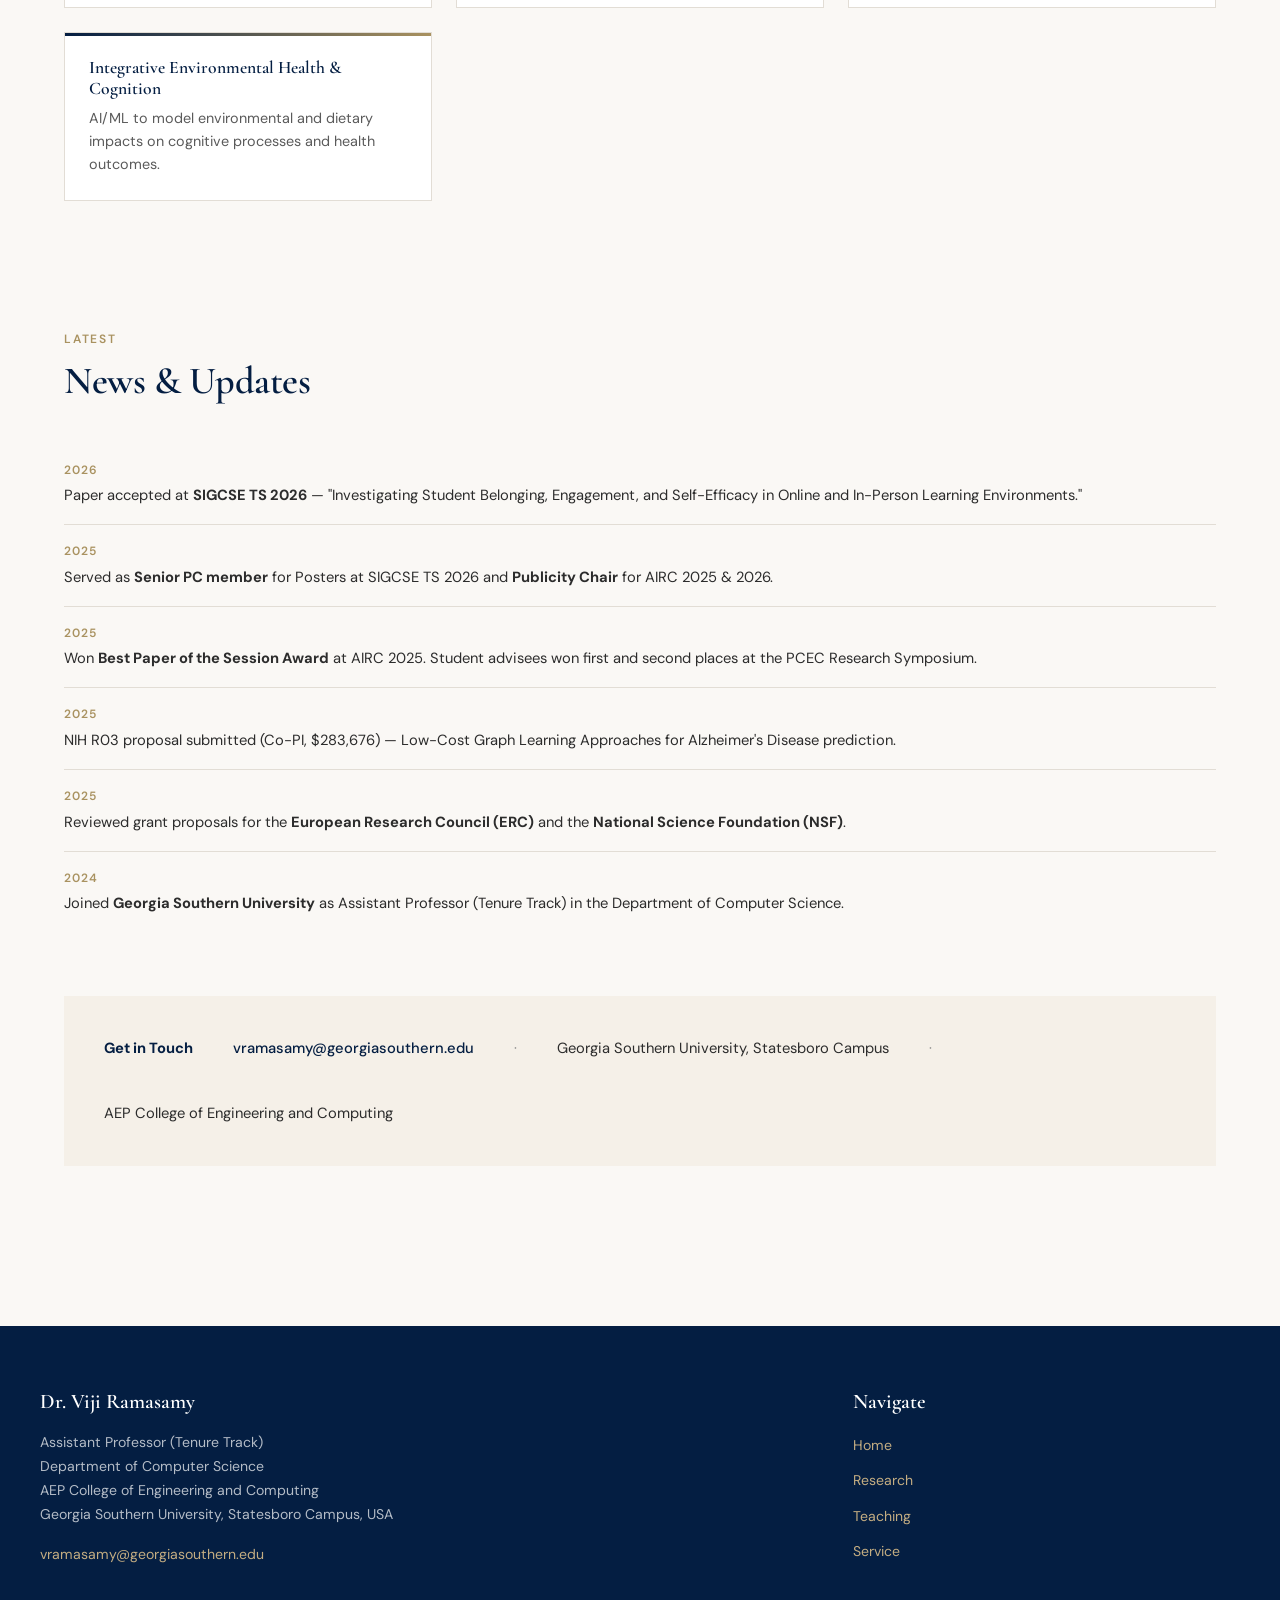
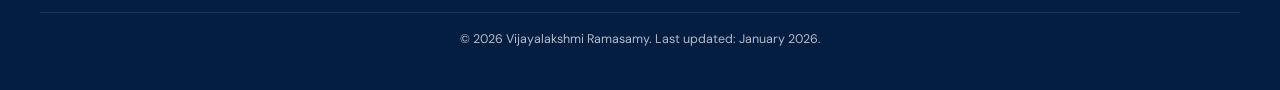
==== commit d15c8f59: "Update image source to local assets" ====
--- a/index.html
+++ b/index.html
@@ -47,7 +47,7 @@
       </div>
     </div>
     <div>
-      <img src="https://github.com/VijayalakshmiRamasamy/VijiRamasamy.github.io/blob/main/Ramasamy_Viji.jpg" alt="Dr. Viji Ramasamy" style="width:260px;height:300px;object-fit:cover;"> -->
+      <img src="assets/Ramasamy_Viji.jpg" alt="Dr. Viji Ramasamy" style="width:260px;height:300px;object-fit:cover;"> -->
       <div class="avatar-placeholder" aria-label="Photo placeholder">VR</div>
     </div>
   </header>
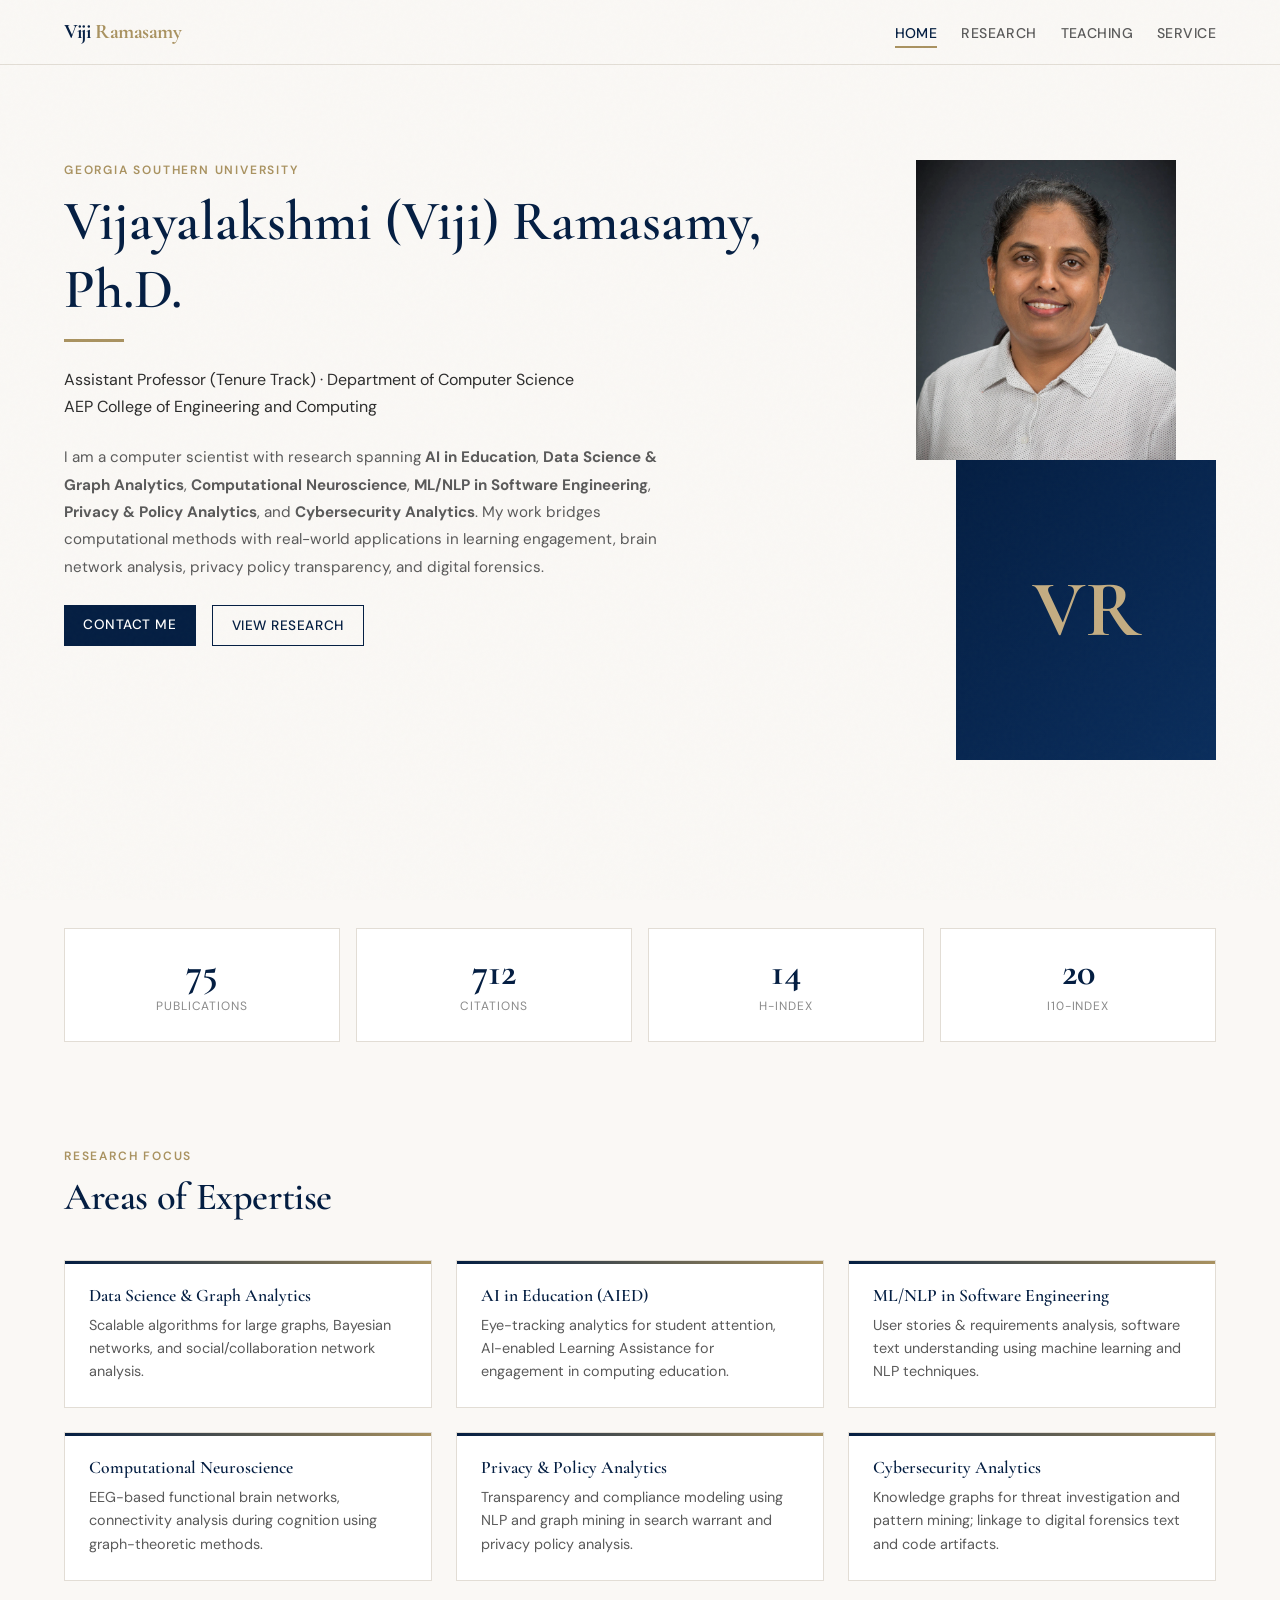
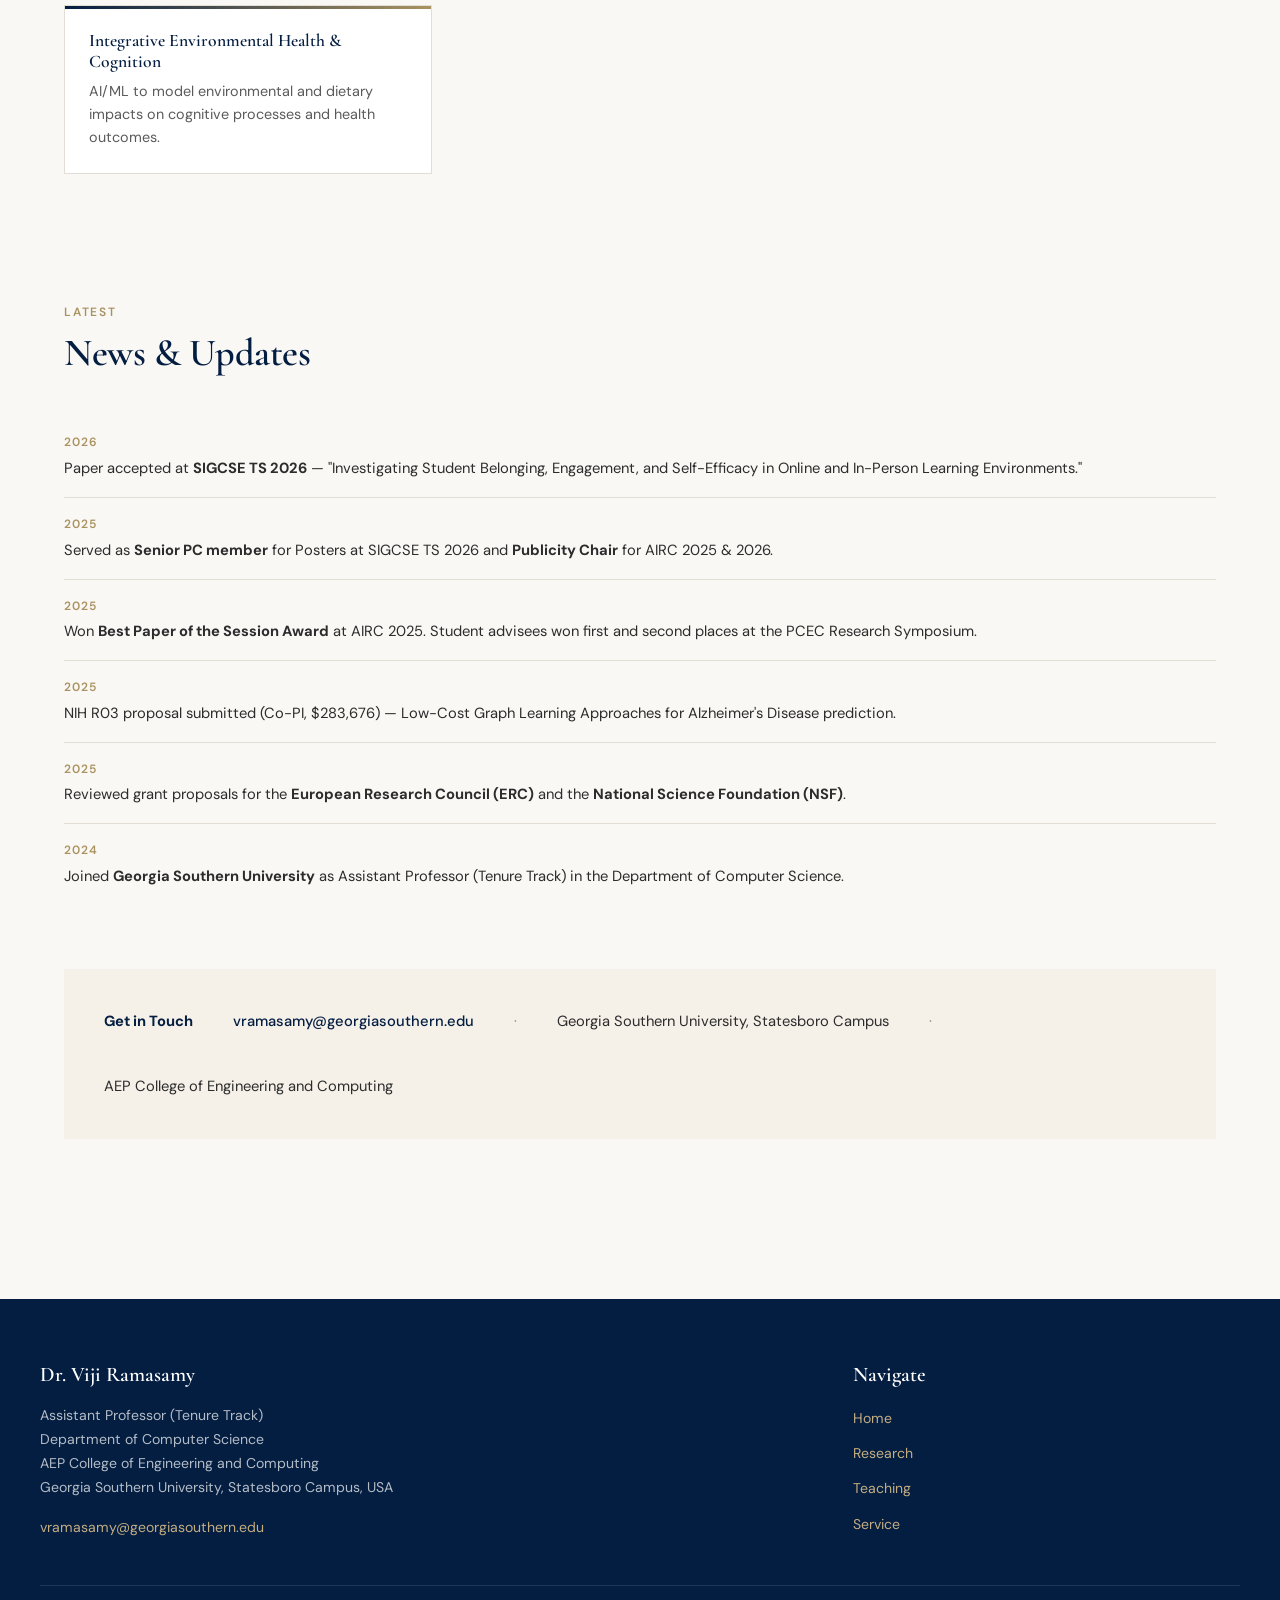
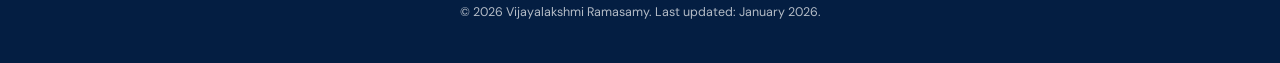
==== commit a6e8989e: "Fix image tag formatting in index.html" ====
--- a/index.html
+++ b/index.html
@@ -47,7 +47,7 @@
       </div>
     </div>
     <div>
-      <img src="assets/Ramasamy_Viji.jpg" alt="Dr. Viji Ramasamy" style="width:260px;height:300px;object-fit:cover;"> -->
+      <img src="assets/Ramasamy_Viji.jpg" alt="Dr. Viji Ramasamy" style="width:260px;height:300px;object-fit:cover;"> 
       <div class="avatar-placeholder" aria-label="Photo placeholder">VR</div>
     </div>
   </header>
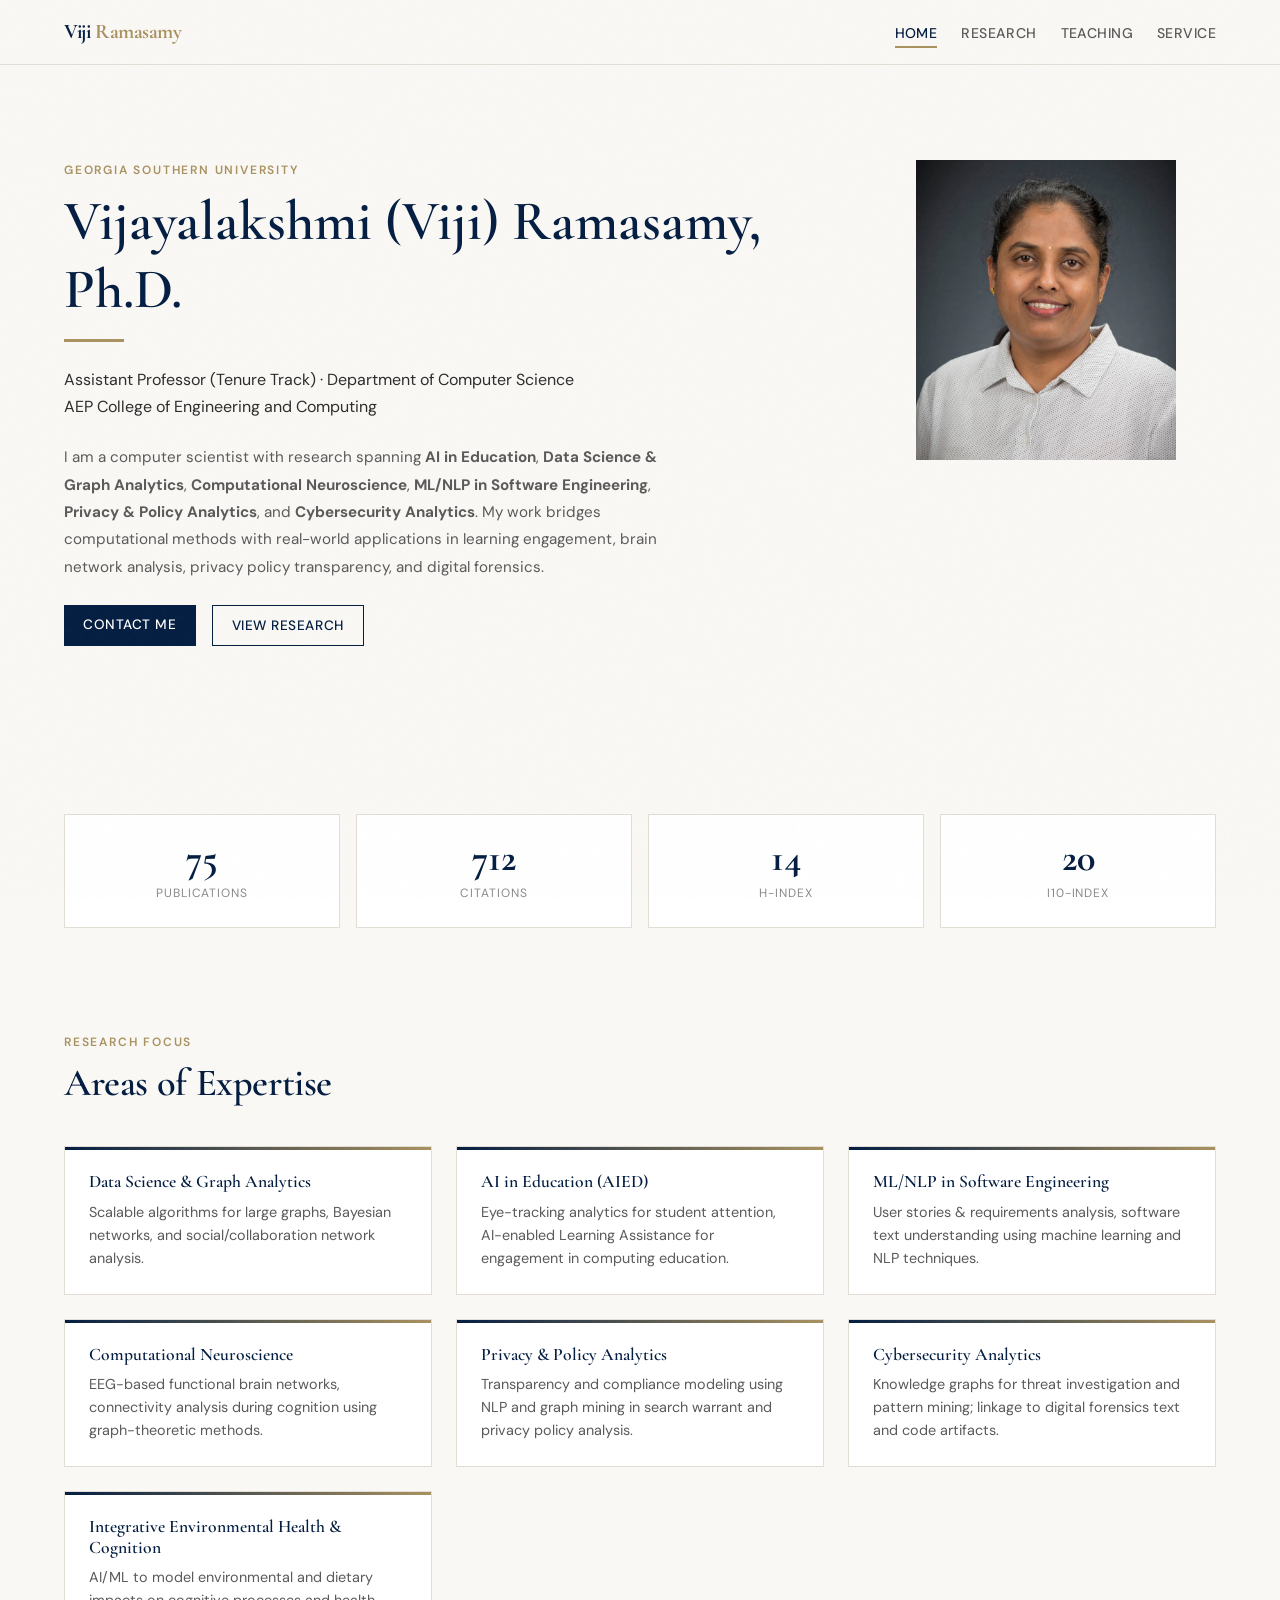
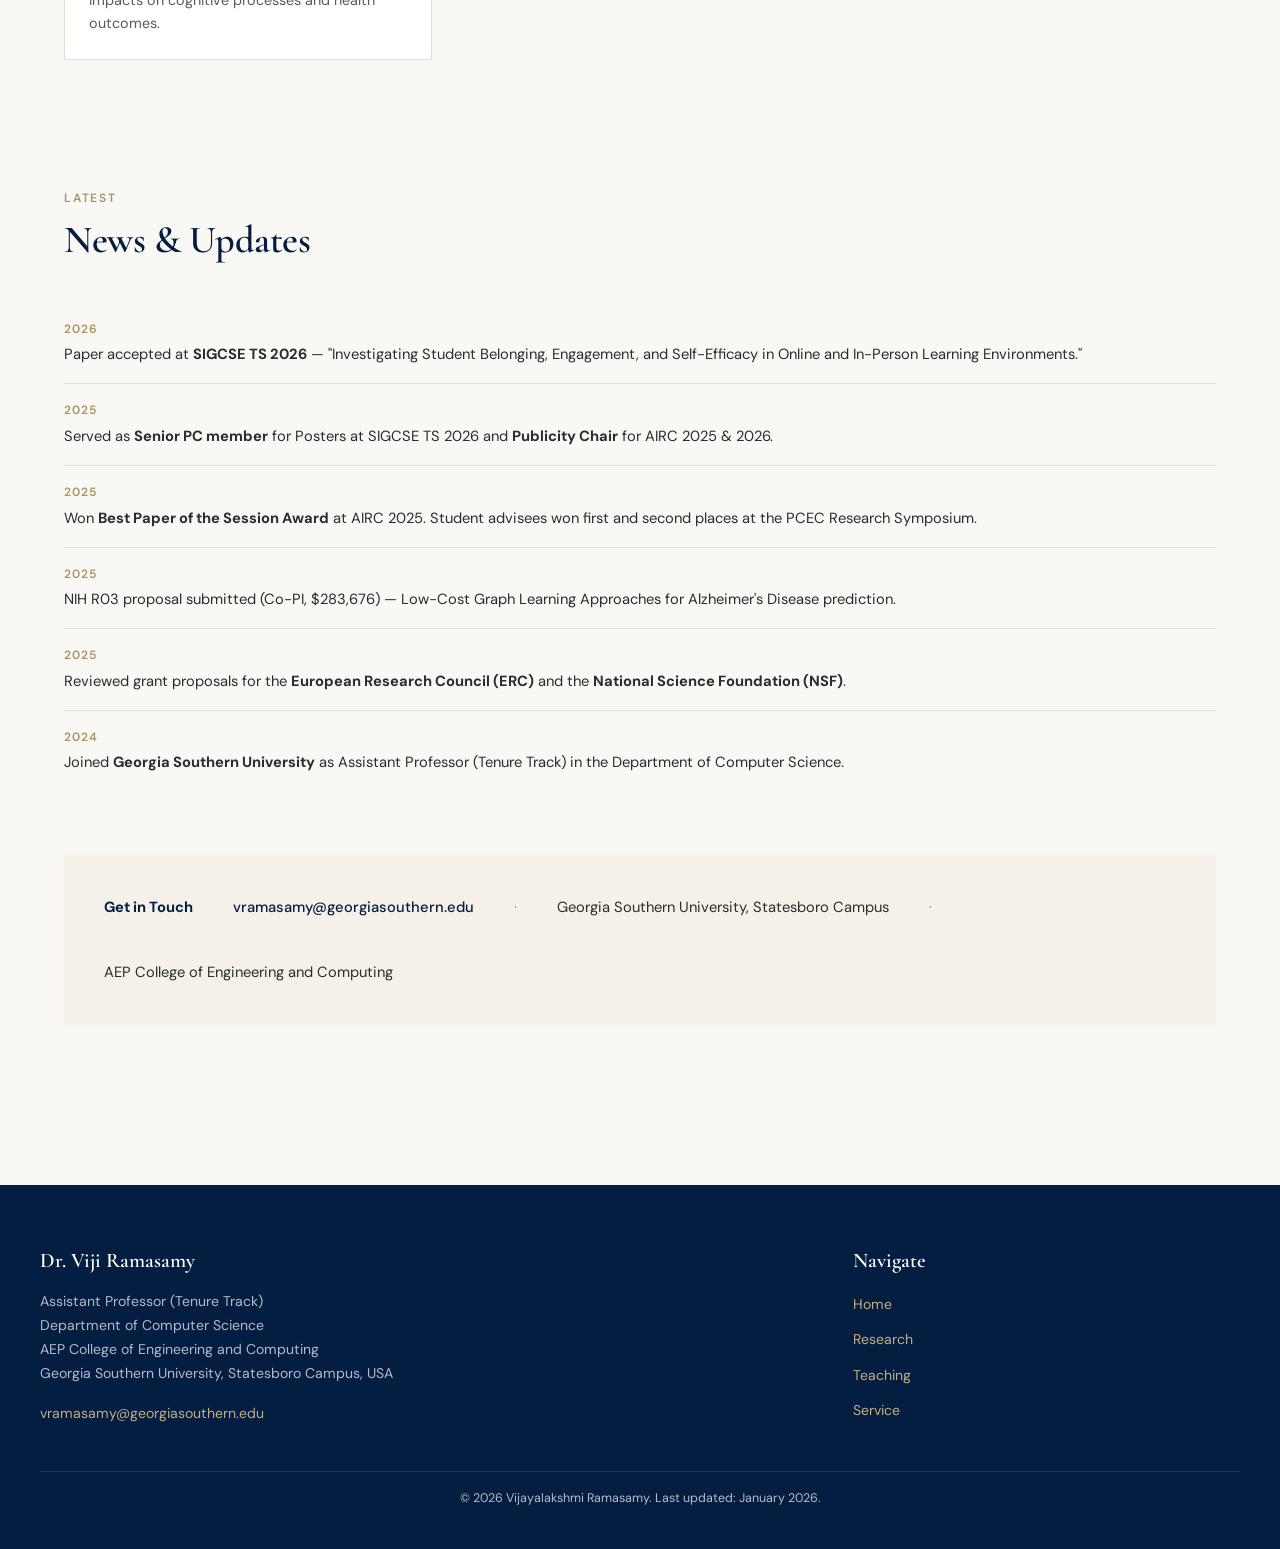
==== commit 15a9c299: "Remove avatar placeholder from index.html Removed avatar placeholder for Dr. Viji Ramasamy." ====
--- a/index.html
+++ b/index.html
@@ -48,7 +48,6 @@
     </div>
     <div>
       <img src="assets/Ramasamy_Viji.jpg" alt="Dr. Viji Ramasamy" style="width:260px;height:300px;object-fit:cover;"> 
-      <div class="avatar-placeholder" aria-label="Photo placeholder">VR</div>
     </div>
   </header>
 
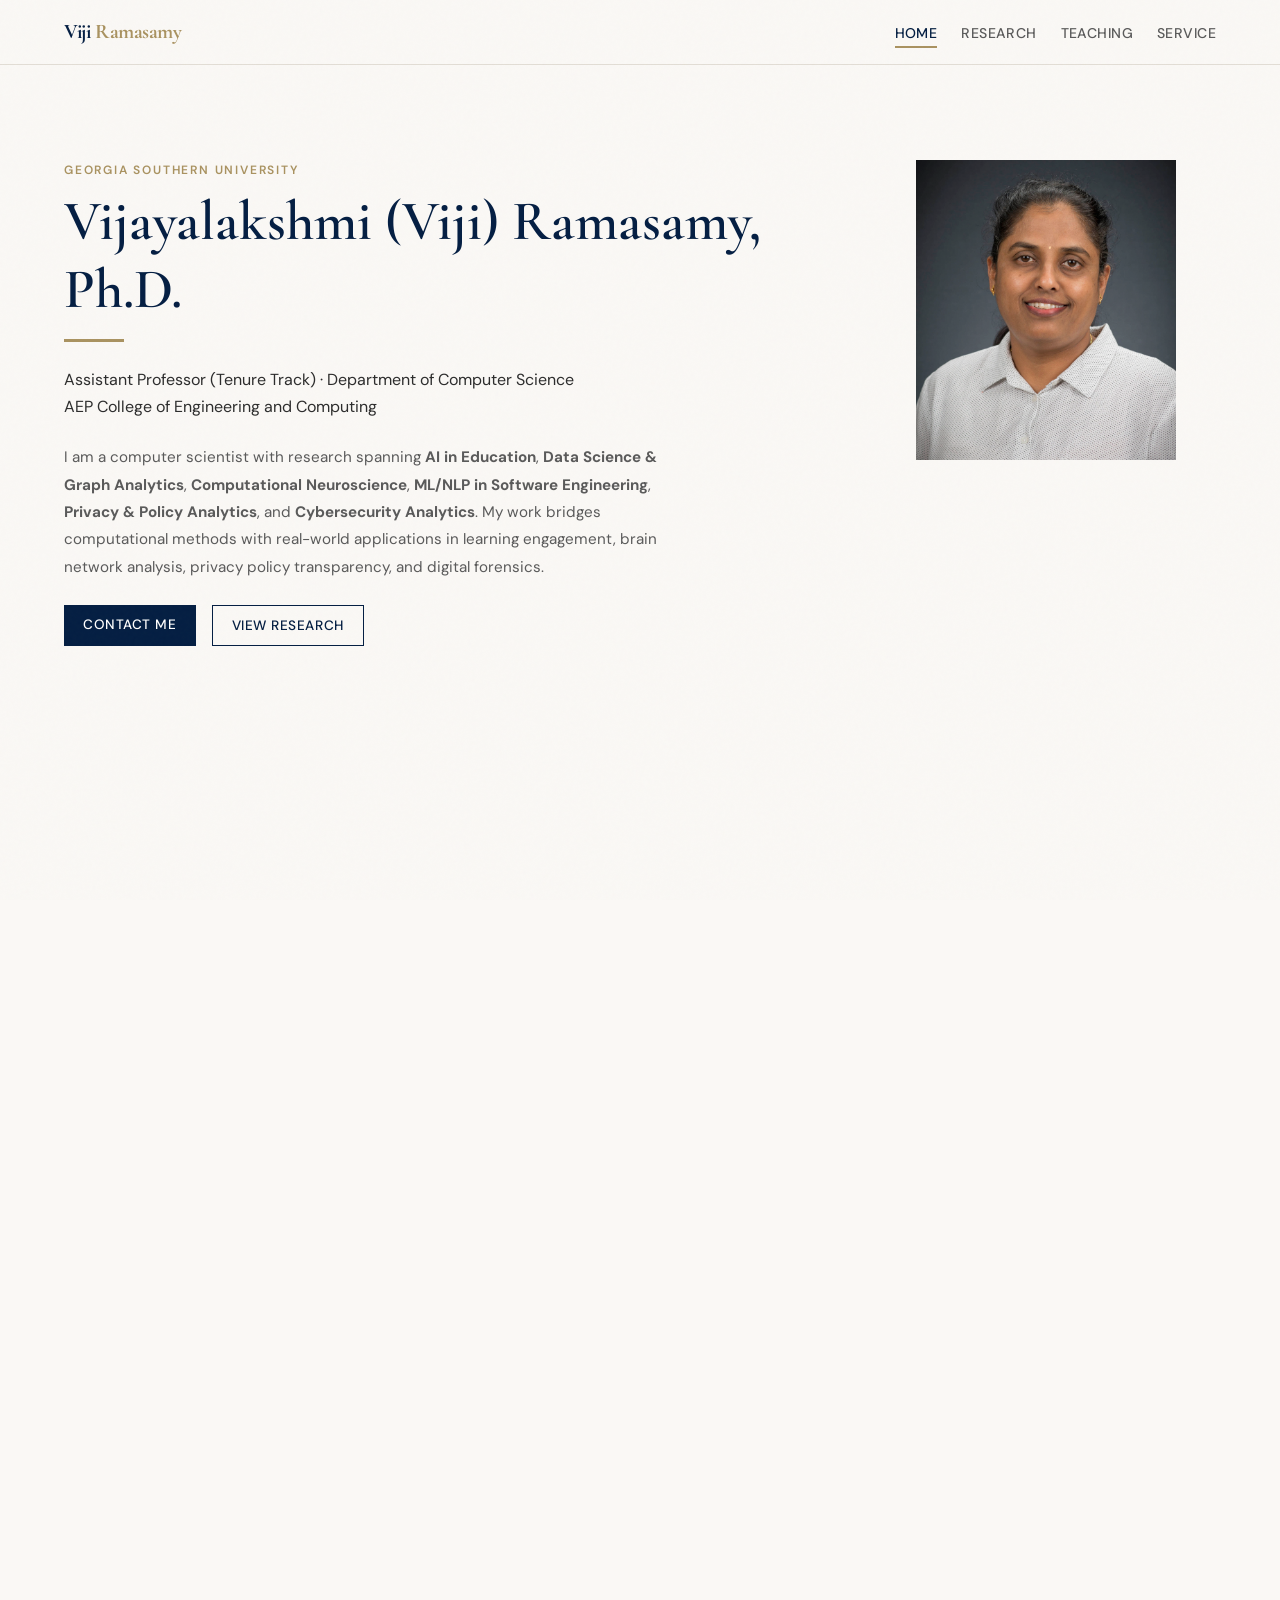
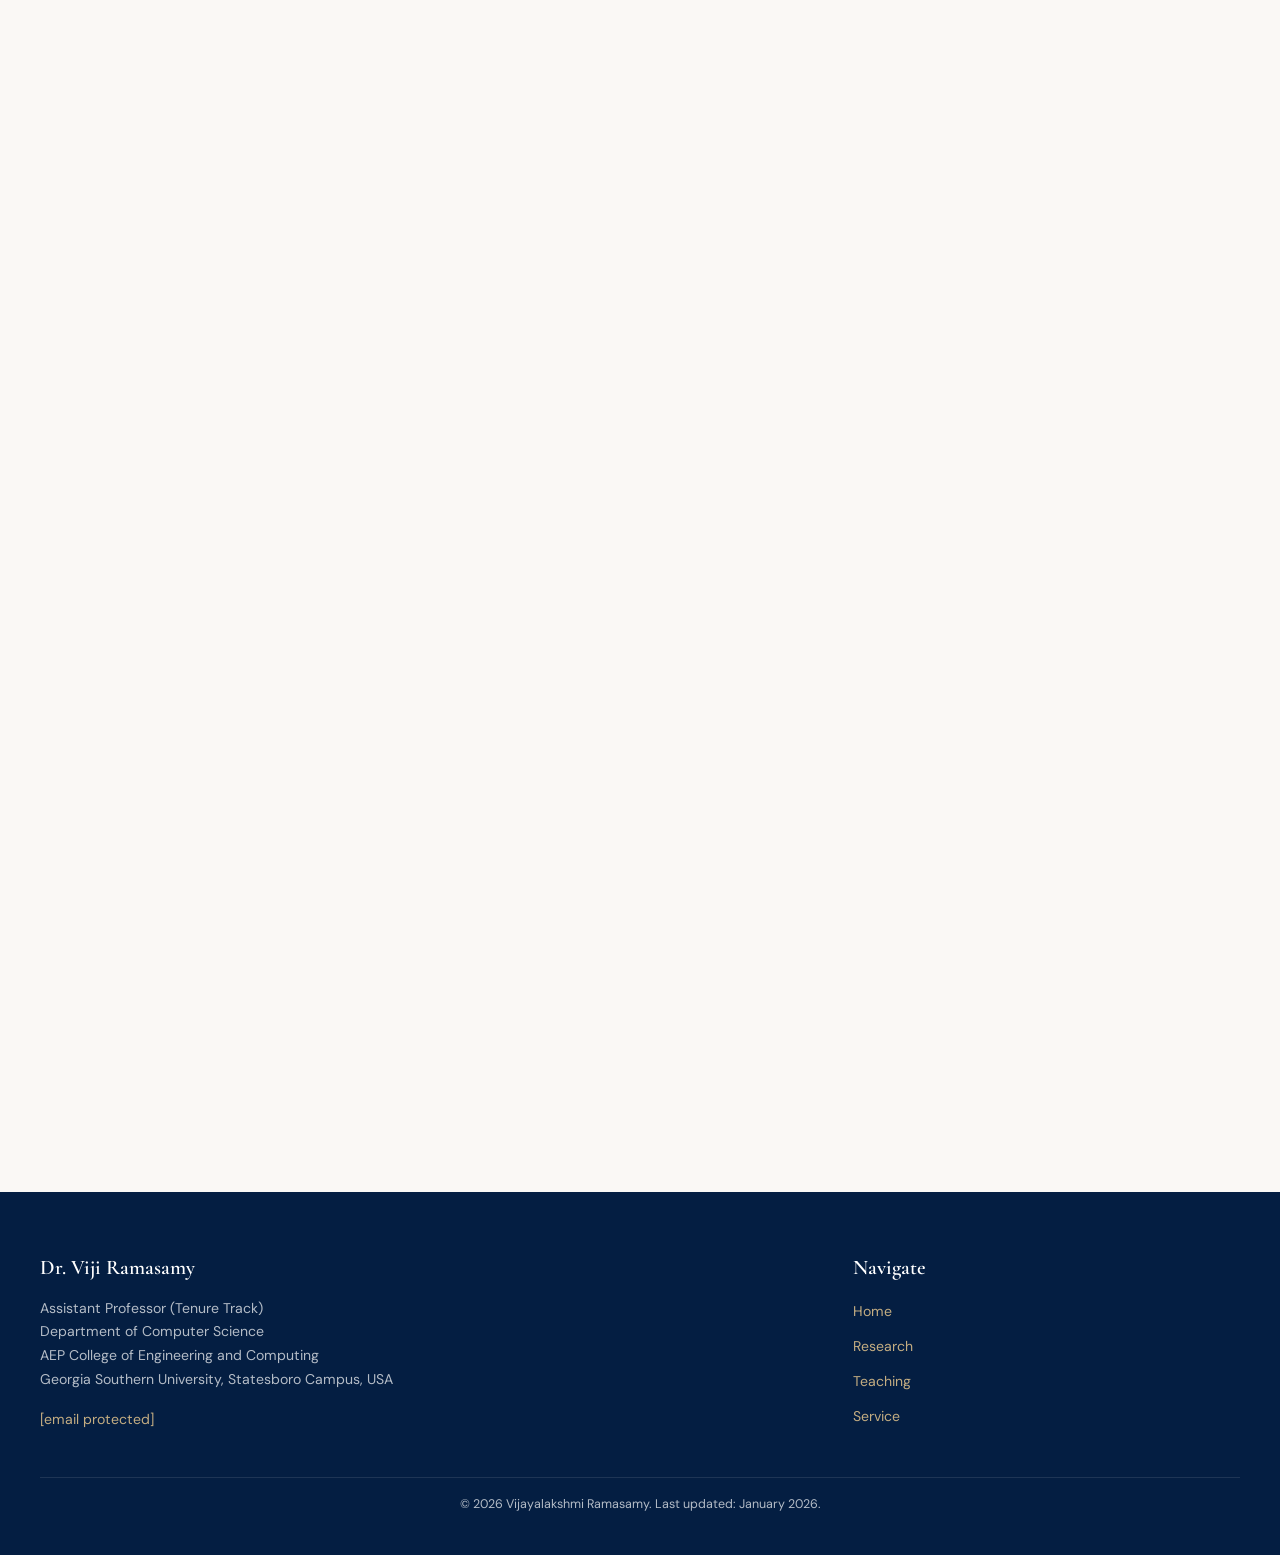
==== commit 311a5988: "Update contact information and statistics links" ====
--- a/index.html
+++ b/index.html
@@ -42,22 +42,33 @@
         I am a computer scientist with research spanning <strong>AI in Education</strong>, <strong>Data Science &amp; Graph Analytics</strong>, <strong>Computational Neuroscience</strong>, <strong>ML/NLP in Software Engineering</strong>, <strong>Privacy &amp; Policy Analytics</strong>, and <strong>Cybersecurity Analytics</strong>. My work bridges computational methods with real-world applications in learning engagement, brain network analysis, privacy policy transparency, and digital forensics.
       </p>
       <div style="margin-top:1.5rem;display:flex;gap:1rem;flex-wrap:wrap;">
-        <a href="mailto:vramasamy@georgiasouthern.edu" style="display:inline-block;background:var(--navy);color:#fff;padding:0.6em 1.4em;font-size:0.85rem;font-weight:500;letter-spacing:0.04em;text-transform:uppercase;">Contact Me</a>
+        <a href="/cdn-cgi/l/email-protection#0e787c6f636f7d6f63774e696b617c69676f7d617b7a666b7c60206b6a7b" style="display:inline-block;background:var(--navy);color:#fff;padding:0.6em 1.4em;font-size:0.85rem;font-weight:500;letter-spacing:0.04em;text-transform:uppercase;">Contact Me</a>
         <a href="research.html" style="display:inline-block;background:transparent;color:var(--navy);padding:0.6em 1.4em;font-size:0.85rem;font-weight:500;letter-spacing:0.04em;text-transform:uppercase;border:1px solid var(--navy);">View Research</a>
       </div>
     </div>
     <div>
-      <img src="assets/Ramasamy_Viji.jpg" alt="Dr. Viji Ramasamy" style="width:260px;height:300px;object-fit:cover;"> 
+      <img src="assets/Ramasamy_Viji.jpg" alt="Dr. Viji Ramasamy" style="width:260px;height:300px;object-fit:cover;">
     </div>
   </header>
 
   <div class="section reveal">
     <div class="quick-stats">
-      <div class="stat-card"><div class="stat-number">75</div><div class="stat-label">Publications</div></div>
-      <div class="stat-card"><div class="stat-number">712</div><div class="stat-label">Citations</div></div>
-      <div class="stat-card"><div class="stat-number">14</div><div class="stat-label">h-index</div></div>
-      <div class="stat-card"><div class="stat-number">20</div><div class="stat-label">i10-index</div></div>
+      <a href="https://scholar.google.com/citations?user=zBbads4AAAAJ&hl=en" target="_blank" rel="noopener" class="stat-card" style="text-decoration:none;color:inherit;">
+        <div class="stat-number">75</div><div class="stat-label">Publications</div>
+      </a>
+      <a href="https://scholar.google.com/citations?user=zBbads4AAAAJ&hl=en" target="_blank" rel="noopener" class="stat-card" style="text-decoration:none;color:inherit;">
+        <div class="stat-number">712</div><div class="stat-label">Citations</div>
+      </a>
+      <a href="https://scholar.google.com/citations?user=zBbads4AAAAJ&hl=en" target="_blank" rel="noopener" class="stat-card" style="text-decoration:none;color:inherit;">
+        <div class="stat-number">14</div><div class="stat-label">h-index</div>
+      </a>
+      <a href="https://scholar.google.com/citations?user=zBbads4AAAAJ&hl=en" target="_blank" rel="noopener" class="stat-card" style="text-decoration:none;color:inherit;">
+        <div class="stat-number">20</div><div class="stat-label">i10-index</div>
+      </a>
     </div>
+    <p style="text-align:center;margin-top:0.8rem;font-size:0.82rem;color:var(--text-muted);">
+      <a href="https://scholar.google.com/citations?user=zBbads4AAAAJ&hl=en" target="_blank" rel="noopener" style="color:var(--gold);font-weight:500;">View full Google Scholar profile &rarr;</a>
+    </p>
   </div>
 
   <div class="section reveal">
@@ -127,13 +138,21 @@
   </div>
 
   <div class="section reveal">
-    <div class="contact-bar">
-      <div><strong style="color:var(--navy);">Get in Touch</strong></div>
-      <a href="mailto:vramasamy@georgiasouthern.edu">vramasamy@georgiasouthern.edu</a>
-      <span style="color:var(--text-muted);">&middot;</span>
-      <span>Georgia Southern University, Statesboro Campus</span>
-      <span style="color:var(--text-muted);">&middot;</span>
-      <span>AEP College of Engineering and Computing</span>
+    <div class="contact-bar" style="flex-direction:column;align-items:flex-start;gap:var(--space-sm);">
+      <div style="display:flex;gap:var(--space-lg);flex-wrap:wrap;align-items:center;width:100%;">
+        <div><strong style="color:var(--navy);">Get in Touch</strong></div>
+        <a href="mailto:vramasamy@georgiasouthern.edu">vramasamy@georgiasouthern.edu</a>
+        <span style="color:var(--text-muted);">&middot;</span>
+        <span>Georgia Southern University, Statesboro Campus</span>
+      </div>
+      <div style="display:flex;gap:var(--space-md);flex-wrap:wrap;align-items:center;padding-top:0.5rem;border-top:1px solid var(--border);width:100%;">
+        <span style="font-size:0.82rem;font-weight:600;color:var(--navy);text-transform:uppercase;letter-spacing:0.08em;">Profiles:</span>
+        <a href="https://scholar.google.com/citations?user=zBbads4AAAAJ&hl=en" target="_blank" rel="noopener" style="font-size:0.88rem;font-weight:500;">Google Scholar</a>
+        <a href="https://orcid.org/0000-0001-7848-2247" target="_blank" rel="noopener" style="font-size:0.88rem;font-weight:500;">ORCID</a>
+        <a href="https://scholars.georgiasouthern.edu/en/persons/vijayalakshmi-ramasamy" target="_blank" rel="noopener" style="font-size:0.88rem;font-weight:500;">GSU Research Profile</a>
+        <a href="https://www.researchgate.net/profile/Vijayalakshmi-Ramasamy/2" target="_blank" rel="noopener" style="font-size:0.88rem;font-weight:500;">ResearchGate</a>
+        <a href="https://www.linkedin.com/in/vijayalakshmiramasamy/" target="_blank" rel="noopener" style="font-size:0.88rem;font-weight:500;">LinkedIn</a>
+      </div>
     </div>
   </div>
 
@@ -142,7 +161,7 @@
       <div>
         <h3>Dr. Viji Ramasamy</h3>
         <p>Assistant Professor (Tenure Track)<br>Department of Computer Science<br>AEP College of Engineering and Computing<br>Georgia Southern University, Statesboro Campus, USA</p>
-        <p style="margin-top:1rem;"><a href="mailto:vramasamy@georgiasouthern.edu">vramasamy@georgiasouthern.edu</a></p>
+        <p style="margin-top:1rem;"><a href="/cdn-cgi/l/email-protection#7503071418140614180c3512101a07121c14061a00011d10071b5b101100"><span class="__cf_email__" data-cfemail="661014070b0715070b1f2601030914010f07150913120e03140848030213">[email&#160;protected]</span></a></p>
       </div>
       <div>
         <h3>Navigate</h3>
@@ -157,11 +176,5 @@
     <div class="footer-bottom">&copy; 2026 Vijayalakshmi Ramasamy. Last updated: January 2026.</div>
   </footer>
 
-  <script>
-    document.getElementById('hamburger').addEventListener('click',()=>{document.getElementById('navLinks').classList.toggle('open');});
-    window.addEventListener('scroll',()=>{document.getElementById('nav').classList.toggle('scrolled',window.scrollY>10);});
-    const observer=new IntersectionObserver((entries)=>{entries.forEach(e=>{if(e.isIntersecting)e.target.classList.add('visible');});},{threshold:0.1});
-    document.querySelectorAll('.reveal').forEach(el=>observer.observe(el));
-  </script>
-</body>
-</html>
+  <script data-cfasync="false" src="/cdn-cgi/scripts/5c5dd728/cloudflare-static/email-decode.min.js"></script><script>
+    document.getElementById('hamburger').addEve
